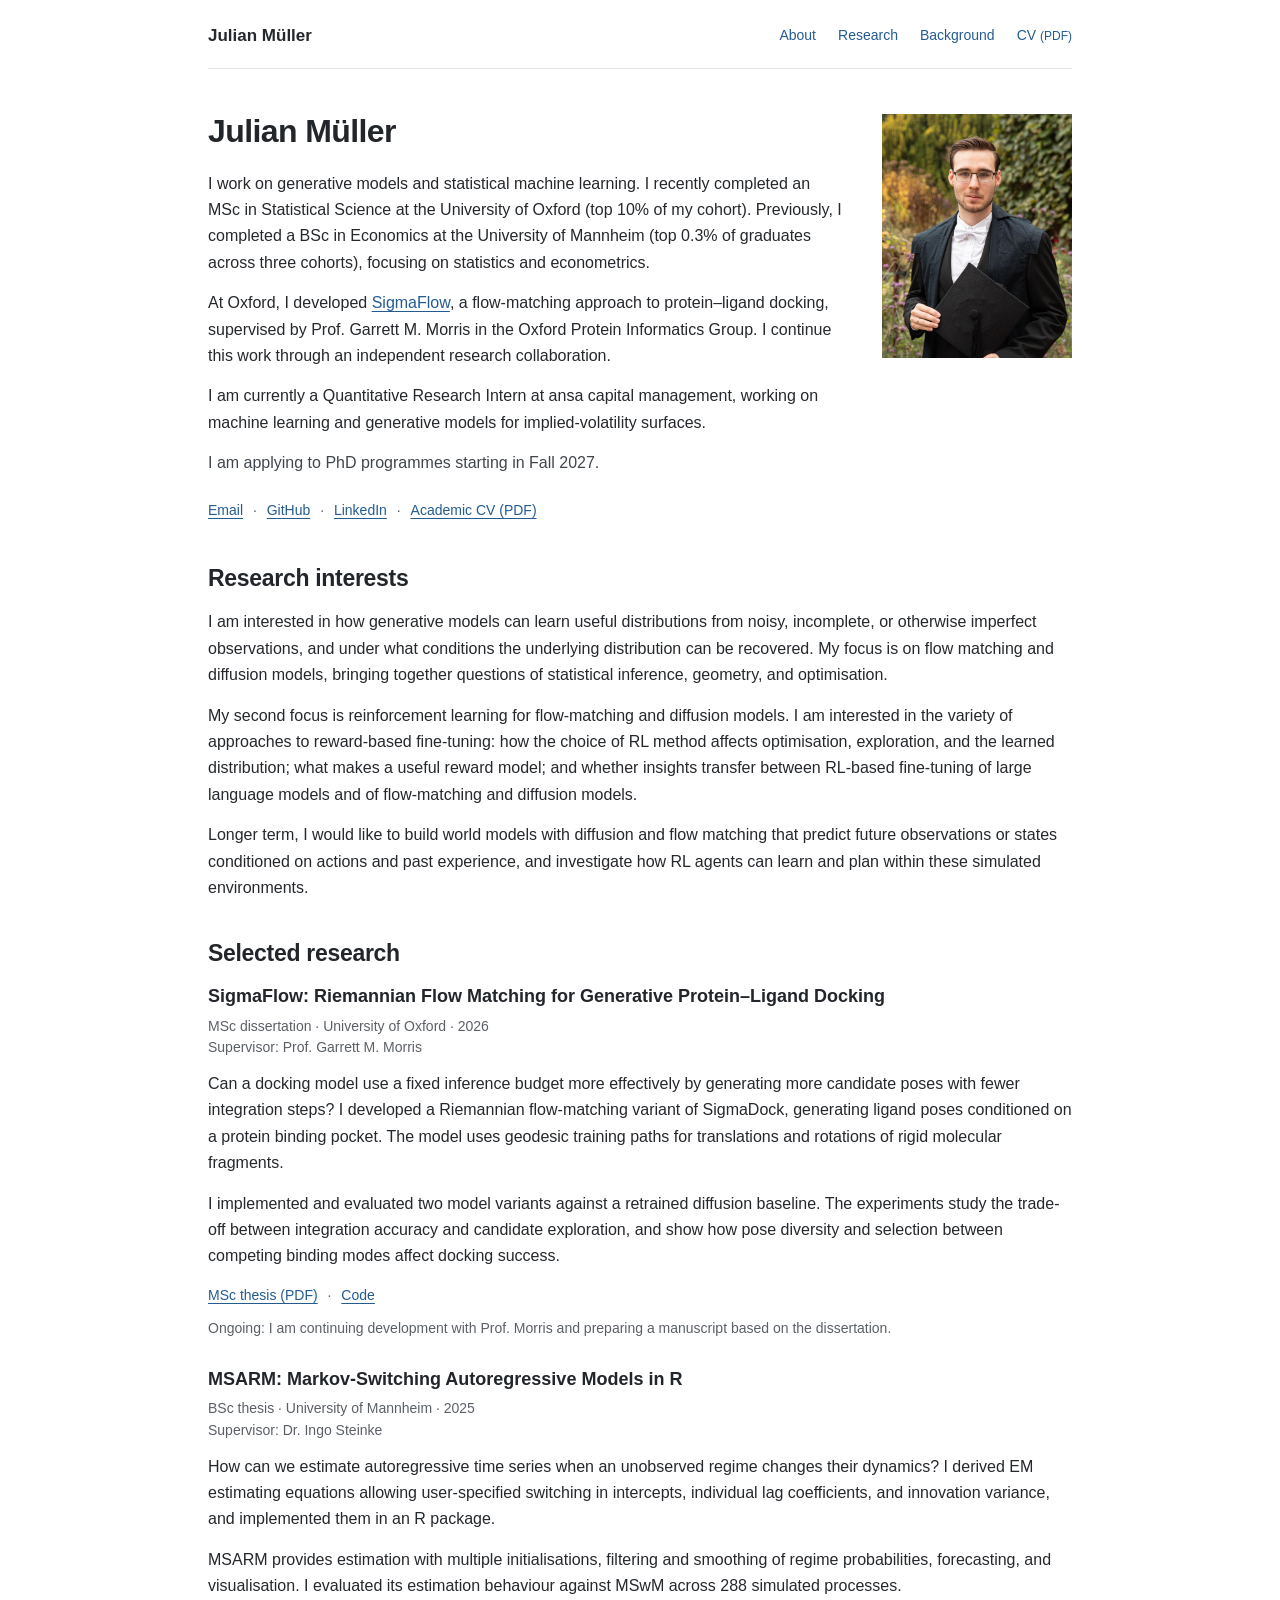
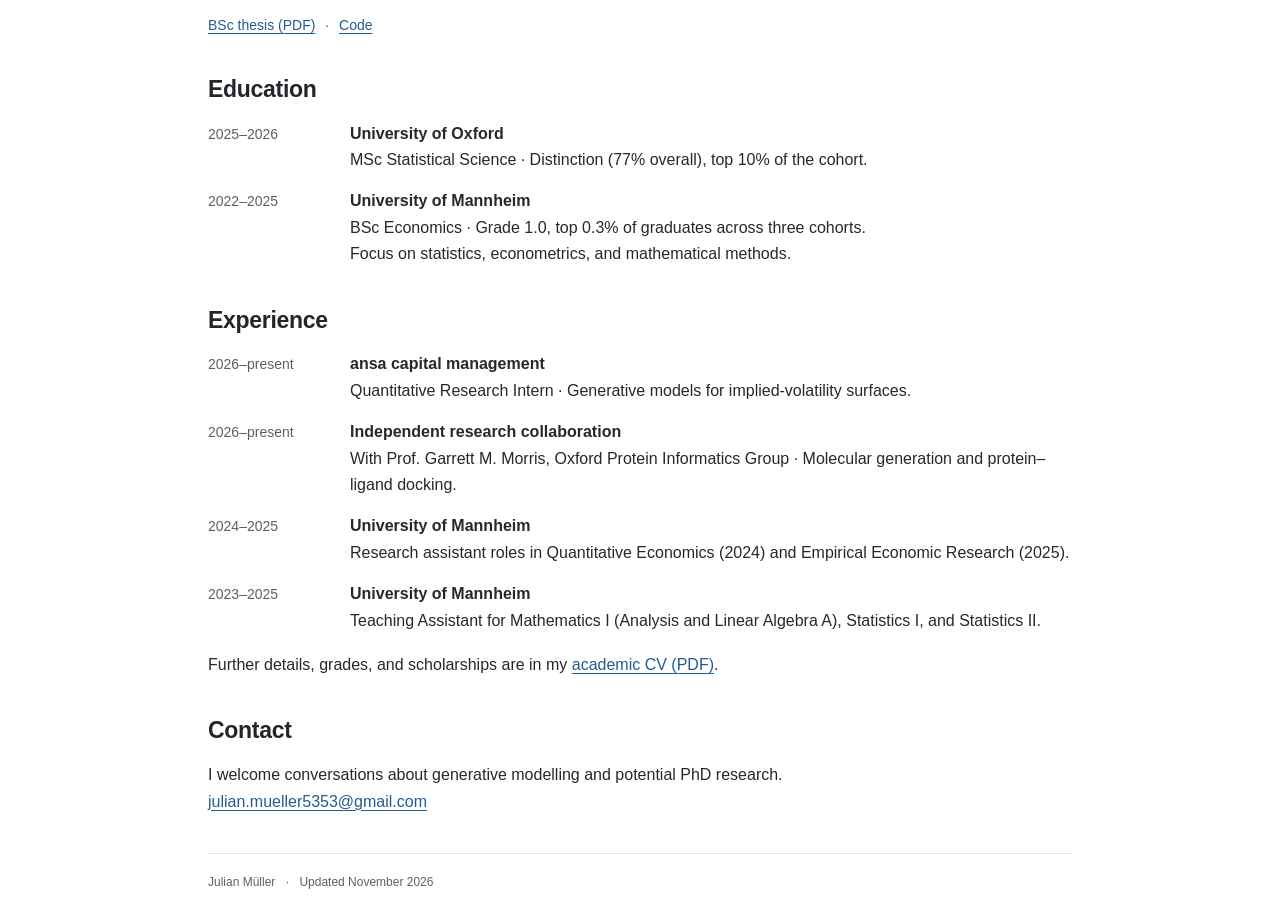
==== index.html @ aa1e0f55 "Publish academic homepage" ====
<!doctype html>
<html lang="en">
<head>
  <meta charset="utf-8">
  <meta name="viewport" content="width=device-width, initial-scale=1">
  <title>Julian Müller | Generative Modelling &amp; Statistical Machine Learning</title>
  <meta name="description" content="Julian Müller — Oxford MSc Statistical Science graduate. Research in flow matching, diffusion models, learning from imperfect observations, and molecular modelling.">
  <meta name="theme-color" content="#ffffff">
  <link rel="icon" href="assets/favicon.svg" type="image/svg+xml">
  <link rel="stylesheet" href="style.css">
</head>
<body>
  <a class="skip-link" href="#about">Skip to content</a>
  <div class="page">
    <header>
      <a class="site-name" href="#about">Julian Müller</a>
      <nav aria-label="Main navigation">
        <a href="#about">About</a>
        <a href="#research">Research</a>
        <a href="#background">Background</a>
        <a href="assets/documents/julian-mueller-cv.pdf">CV <span class="file-type">(PDF)</span></a>
      </nav>
    </header>
    <main>
      <section id="about" class="introduction" aria-labelledby="name">
        <div class="bio">
          <h1 id="name">Julian Müller</h1>
          <p>I work on generative models and statistical machine learning. I recently completed an MSc in Statistical Science at the University of Oxford (top 10% of my cohort). Previously, I completed a BSc in Economics at the University of Mannheim (top 0.3% of graduates across three cohorts), focusing on statistics and econometrics.</p>
          <p>At Oxford, I developed <a href="#sigmaflow">SigmaFlow</a>, a flow-matching approach to protein–ligand docking, supervised by Prof. Garrett M. Morris in the Oxford Protein Informatics Group. I continue this work through an independent research collaboration.</p>
          <p>I am currently a Quantitative Research Intern at ansa capital management, working on machine learning and generative models for implied-volatility surfaces.</p>
          <p class="application-note">I am applying to PhD programmes starting in Fall 2027.</p>
          <p class="contact-links"><a href="mailto:julian.mueller5353@gmail.com">Email</a><span aria-hidden="true"> · </span><a href="https://github.com/jmuelleo">GitHub</a><span aria-hidden="true"> · </span><a href="https://www.linkedin.com/in/julian-herbert-mueller/">LinkedIn</a><span aria-hidden="true"> · </span><a href="assets/documents/julian-mueller-cv.pdf">Academic CV (PDF)</a></p>
        </div>
        <img class="portrait" src="assets/portrait.jpg" width="1190" height="1785" alt="Julian Müller in Oxford academic dress" fetchpriority="high">
      </section>

      <section id="research" aria-labelledby="research-heading">
        <h2 id="research-heading">Research interests</h2>
        <p>I am interested in how generative models can learn useful distributions from noisy, incomplete, or otherwise imperfect observations, and under what conditions the underlying distribution can be recovered. My focus is on flow matching and diffusion models, bringing together questions of statistical inference, geometry, and optimisation.</p>
        <p>My second focus is reinforcement learning for flow-matching and diffusion models. I am interested in the variety of approaches to reward-based fine-tuning: how the choice of RL method affects optimisation, exploration, and the learned distribution; what makes a useful reward model; and whether insights transfer between RL-based fine-tuning of large language models and of flow-matching and diffusion models.</p>
        <p>Longer term, I would like to build world models with diffusion and flow matching that predict future observations or states conditioned on actions and past experience, and investigate how RL agents can learn and plan within these simulated environments.</p>
      </section>

      <section aria-labelledby="projects-heading">
        <h2 id="projects-heading">Selected research</h2>
        <article id="sigmaflow" class="project">
          <h3>SigmaFlow: Riemannian Flow Matching for Generative Protein–Ligand Docking</h3>
          <p class="context">MSc dissertation · University of Oxford · 2026<br>Supervisor: Prof. Garrett M. Morris</p>
          <p>Can a docking model use a fixed inference budget more effectively by generating more candidate poses with fewer integration steps? I developed a Riemannian flow-matching variant of SigmaDock, generating ligand poses conditioned on a protein binding pocket. The model uses geodesic training paths for translations and rotations of rigid molecular fragments.</p>
          <p>I implemented and evaluated two model variants against a retrained diffusion baseline. The experiments study the trade-off between integration accuracy and candidate exploration, and show how pose diversity and selection between competing binding modes affect docking success.</p>
          <p class="project-links"><a href="assets/documents/sigmaflow-msc-thesis.pdf">MSc thesis (PDF)</a><span aria-hidden="true"> · </span><a href="https://github.com/jmuelleo/SigmaFlow">Code</a></p>
          <p class="follow-up">Ongoing: I am continuing development with Prof. Morris and preparing a manuscript based on the dissertation.</p>
        </article>
        <article id="msarm" class="project">
          <h3>MSARM: Markov-Switching Autoregressive Models in R</h3>
          <p class="context">BSc thesis · University of Mannheim · 2025<br>Supervisor: Dr. Ingo Steinke</p>
          <p>How can we estimate autoregressive time series when an unobserved regime changes their dynamics? I derived EM estimating equations allowing user-specified switching in intercepts, individual lag coefficients, and innovation variance, and implemented them in an R package.</p>
          <p>MSARM provides estimation with multiple initialisations, filtering and smoothing of regime probabilities, forecasting, and visualisation. I evaluated its estimation behaviour against MSwM across 288 simulated processes.</p>
          <p class="project-links"><a href="assets/documents/msarm-bsc-thesis.pdf">BSc thesis (PDF)</a><span aria-hidden="true"> · </span><a href="https://github.com/jmuelleo/MSARM">Code</a></p>
        </article>
      </section>

      <section id="background" aria-labelledby="background-heading">
        <h2 id="background-heading">Education</h2>
        <dl class="history">
          <div><dt>2025–2026</dt><dd><strong>University of Oxford</strong><br>MSc Statistical Science · Distinction (77% overall), top 10% of the cohort.</dd></div>
          <div><dt>2022–2025</dt><dd><strong>University of Mannheim</strong><br>BSc Economics · Grade 1.0, top 0.3% of graduates across three cohorts.<br>Focus on statistics, econometrics, and mathematical methods.</dd></div>
        </dl>
      </section>

      <section id="experience" aria-labelledby="experience-heading">
        <h2 id="experience-heading">Experience</h2>
        <dl class="history">
          <div><dt>2026–present</dt><dd><strong>ansa capital management</strong><br>Quantitative Research Intern · Generative models for implied-volatility surfaces.</dd></div>
          <div><dt>2026–present</dt><dd><strong>Independent research collaboration</strong><br>With Prof. Garrett M. Morris, Oxford Protein Informatics Group · Molecular generation and protein–ligand docking.</dd></div>
          <div><dt>2024–2025</dt><dd><strong>University of Mannheim</strong><br>Research assistant roles in Quantitative Economics (2024) and Empirical Economic Research (2025).</dd></div>
          <div><dt>2023–2025</dt><dd><strong>University of Mannheim</strong><br>Teaching Assistant for Mathematics I (Analysis and Linear Algebra A), Statistics I, and Statistics II.</dd></div>
        </dl>
        <p>Further details, grades, and scholarships are in my <a href="assets/documents/julian-mueller-cv.pdf">academic CV (PDF)</a>.</p>
      </section>

      <section id="contact" aria-labelledby="contact-heading">
        <h2 id="contact-heading">Contact</h2>
        <p>I welcome conversations about generative modelling and potential PhD research.<br><a href="mailto:julian.mueller5353@gmail.com">julian.mueller5353@gmail.com</a></p>
      </section>
    </main>
    <footer>Julian Müller <span aria-hidden="true">·</span> Updated November 2026</footer>
  </div>
</body>
</html>
---- style.css ----
:root { color-scheme: light; --ink: #25282c; --muted: #5b6067; --link: #245c91; --line: #e3e5e7; }
* { box-sizing: border-box; }
html { scroll-padding-top: 24px; }
body { margin: 0; background: #fff; color: var(--ink); font-family: -apple-system, BlinkMacSystemFont, "Segoe UI", Helvetica, Arial, sans-serif; font-size: 16px; line-height: 1.65; }
.page { max-width: 928px; margin: 0 auto; padding: 0 32px; }
a { color: var(--link); text-decoration-thickness: 1px; text-underline-offset: 3px; }
a:hover { color: #153c61; text-decoration: underline; }
a:focus-visible { outline: 2px solid var(--link); outline-offset: 4px; border-radius: 1px; }
.skip-link { position: absolute; left: 12px; top: -80px; background: #fff; padding: 10px 16px; z-index: 2; }
.skip-link:focus { top: 10px; }
header { display: flex; align-items: center; justify-content: space-between; gap: 20px; padding: 22px 0 18px; border-bottom: 1px solid var(--line); margin-bottom: 42px; }
.site-name { color: var(--ink); font-size: 17px; font-weight: 600; text-decoration: none; }
nav { display: flex; flex-wrap: wrap; gap: 22px; font-size: 14px; }
nav a { text-decoration: none; }
.file-type { font-size: 12px; }
h1,h2,h3 { color: #22262a; font-weight: 600; line-height: 1.3; }
h1 { font-size: 32px; letter-spacing: -.6px; margin: 0 0 18px; }
h2 { font-size: 23px; letter-spacing: -.3px; margin: 0 0 16px; }
h3 { font-size: 18px; margin: 0 0 7px; }
p { margin: 0 0 14px; }
section { margin-bottom: 38px; }
.introduction { display: grid; grid-template-columns: minmax(0,1fr) 190px; gap: 38px; align-items: start; margin-bottom: 40px; }
.portrait { width: 190px; height: 244px; object-fit: cover; object-position: 50% 17%; margin-top: 3px; }
.application-note { color: #40464c; }
.contact-links { font-size: 14px; margin: 19px 0 0; line-height: 2; }
.contact-links span,.project-links span { margin: 0 6px; color: var(--muted); }
.project + .project { margin-top: 28px; }
.context { color: var(--muted); font-size: 14px; line-height: 1.55; margin-bottom: 12px; }
.project-links { font-size: 14px; margin-bottom: 10px; }
.follow-up { color: var(--muted); font-size: 14px; }
.history { margin: 0 0 18px; }
.history > div { display: grid; grid-template-columns: 124px minmax(0,1fr); gap: 18px; margin-bottom: 15px; }
dt { color: var(--muted); font-size: 14px; padding-top: 2px; }
dd { margin: 0; }
strong { font-weight: 600; }
footer { border-top: 1px solid var(--line); padding: 19px 0 28px; font-size: 12px; color: var(--muted); }
footer span { margin: 0 7px; }
@media(max-width: 650px) {
  .page { padding: 0 22px; }
  header { align-items: flex-start; flex-direction: column; gap: 10px; margin-bottom: 30px; padding-top: 18px; }
  nav { gap: 20px; }
  .introduction { grid-template-columns: minmax(0,1fr) 116px; gap: 20px; }
  .bio { display: contents; }
  h1 { align-self: center; font-size: 29px; margin: 0; }
  .portrait { grid-column: 2; grid-row: 1; width: 116px; height: 149px; margin: 0; }
  .bio > p { grid-column: 1 / -1; margin: 0; }
  .contact-links { font-size: 14px; }
  h2 { font-size: 22px; }
  .history > div { grid-template-columns: 1fr; gap: 2px; margin-bottom: 19px; }
  section { margin-bottom: 32px; }
}
@media print {
  .page { max-width: none; padding: 0; }
  header,.skip-link,footer { display: none; }
  body { font-size: 11pt; }
  h1 { font-size: 24pt; }
  h2 { font-size: 16pt; }
  a { color: inherit; }
  .project,.history > div { break-inside: avoid; }
}
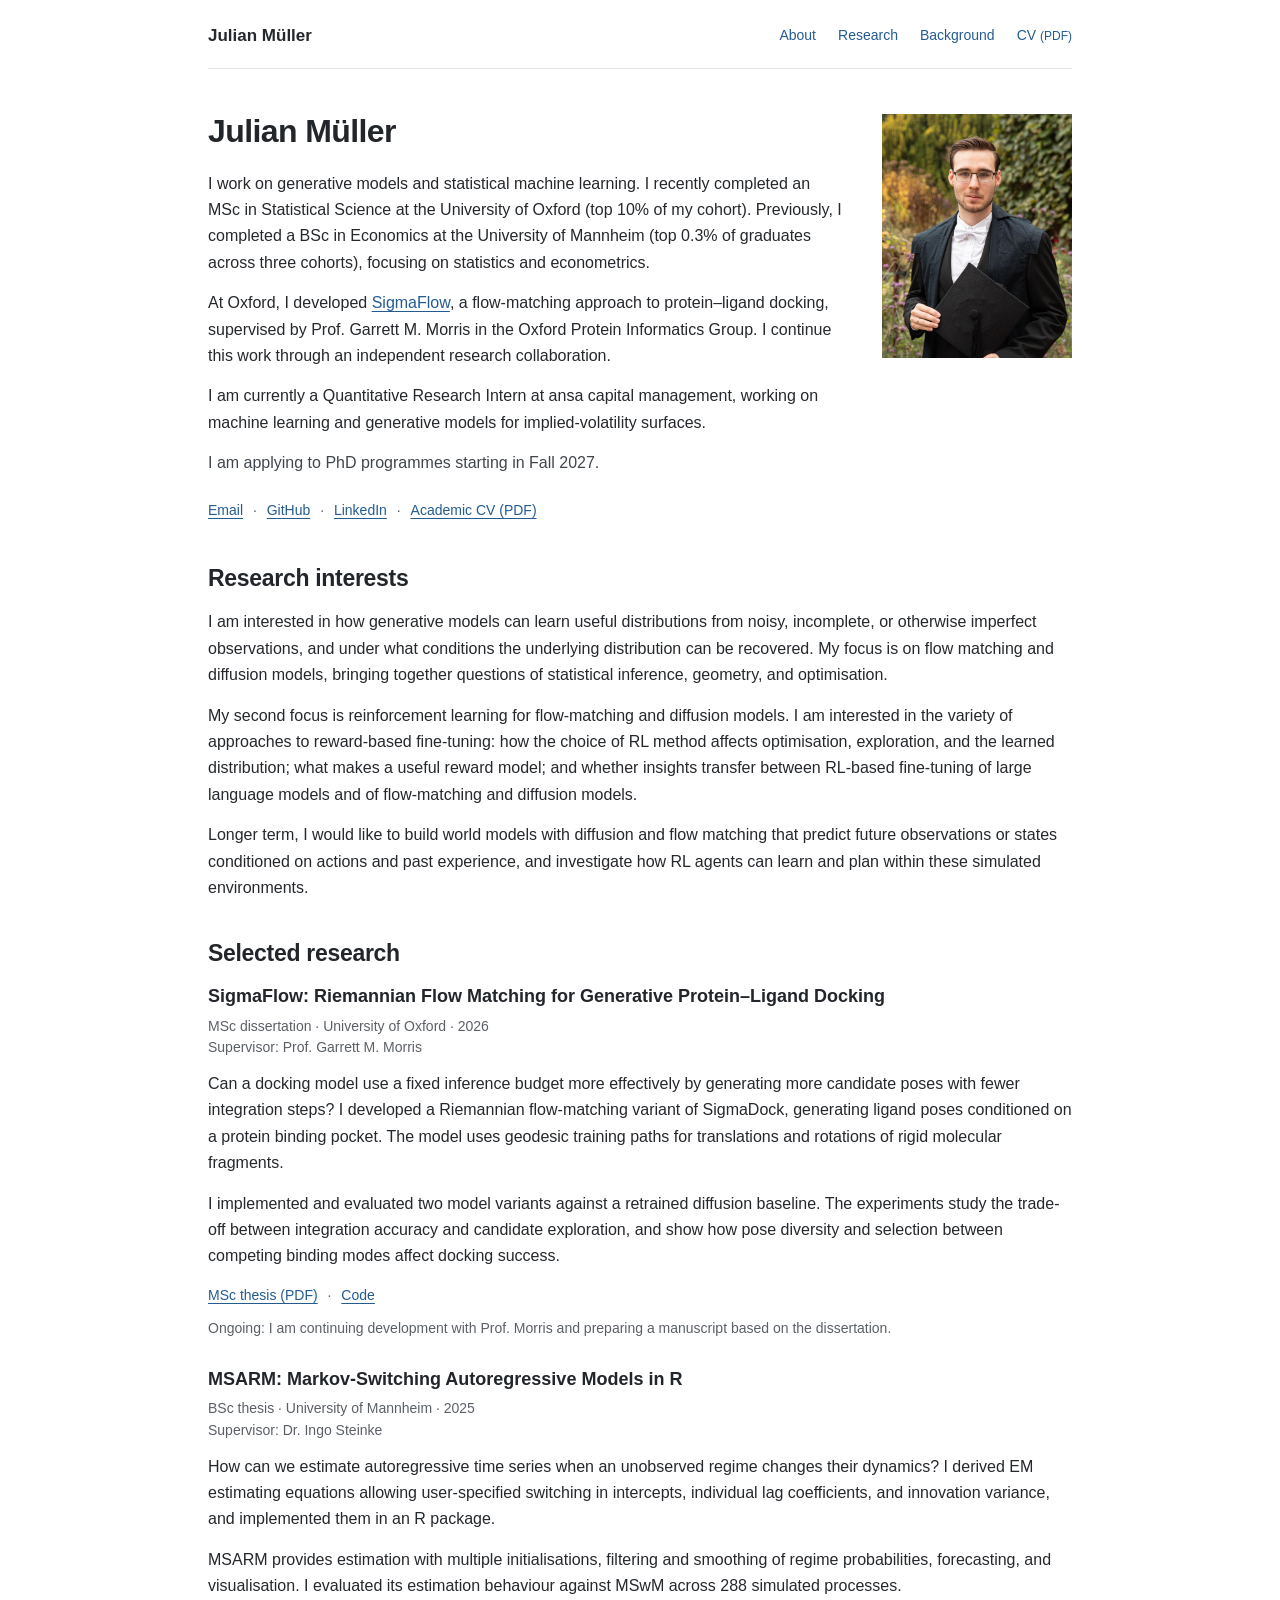
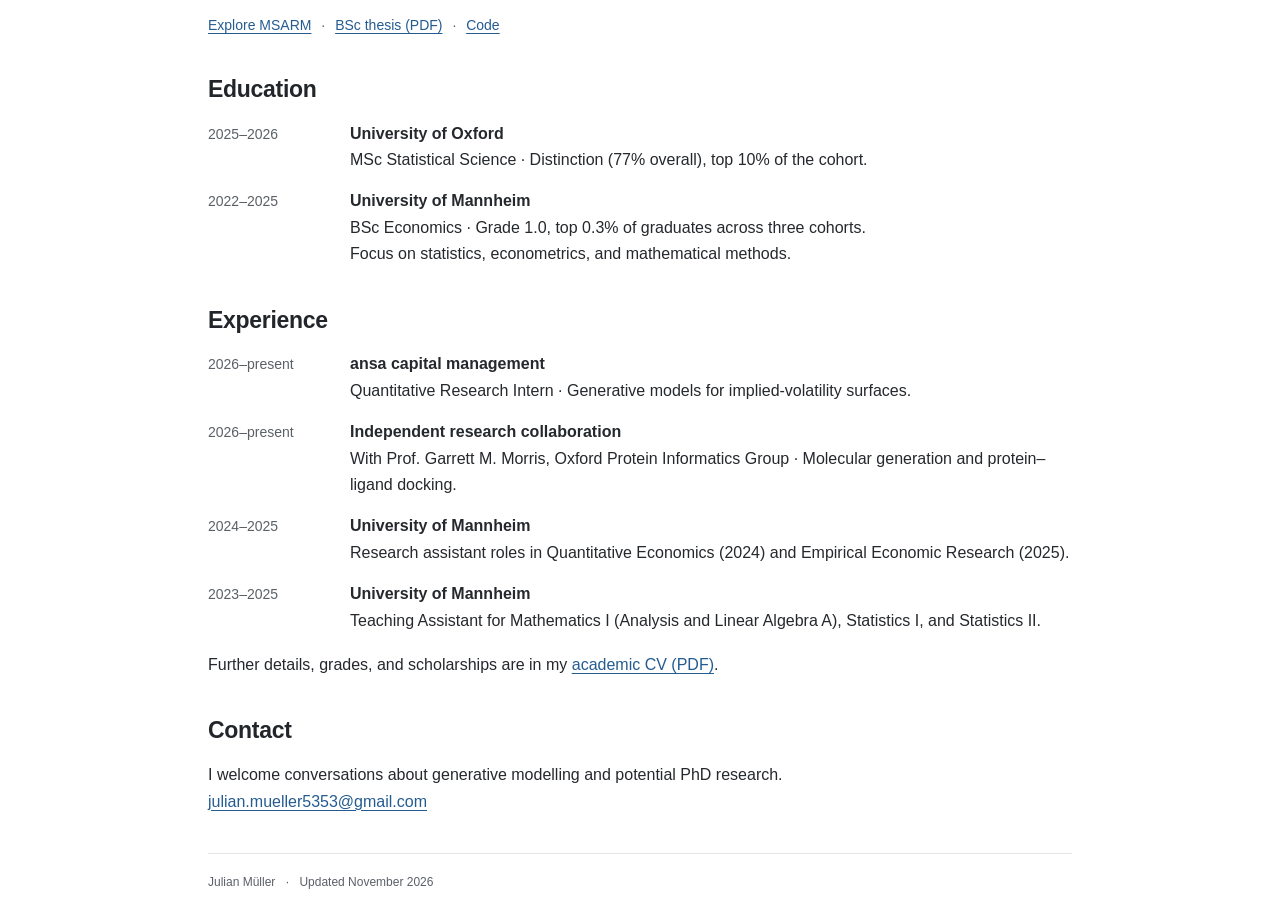
==== commit c4424e80: "Add interactive MSARM project page" ====
--- a/index.html
+++ b/index.html
@@ -56,7 +56,7 @@
           <p class="context">BSc thesis · University of Mannheim · 2025<br>Supervisor: Dr. Ingo Steinke</p>
           <p>How can we estimate autoregressive time series when an unobserved regime changes their dynamics? I derived EM estimating equations allowing user-specified switching in intercepts, individual lag coefficients, and innovation variance, and implemented them in an R package.</p>
           <p>MSARM provides estimation with multiple initialisations, filtering and smoothing of regime probabilities, forecasting, and visualisation. I evaluated its estimation behaviour against MSwM across 288 simulated processes.</p>
-          <p class="project-links"><a href="assets/documents/msarm-bsc-thesis.pdf">BSc thesis (PDF)</a><span aria-hidden="true"> · </span><a href="https://github.com/jmuelleo/MSARM">Code</a></p>
+          <p class="project-links"><a href="msarm/">Explore MSARM</a><span aria-hidden="true"> · </span><a href="assets/documents/msarm-bsc-thesis.pdf">BSc thesis (PDF)</a><span aria-hidden="true"> · </span><a href="https://github.com/jmuelleo/MSARM">Code</a></p>
         </article>
       </section>
 
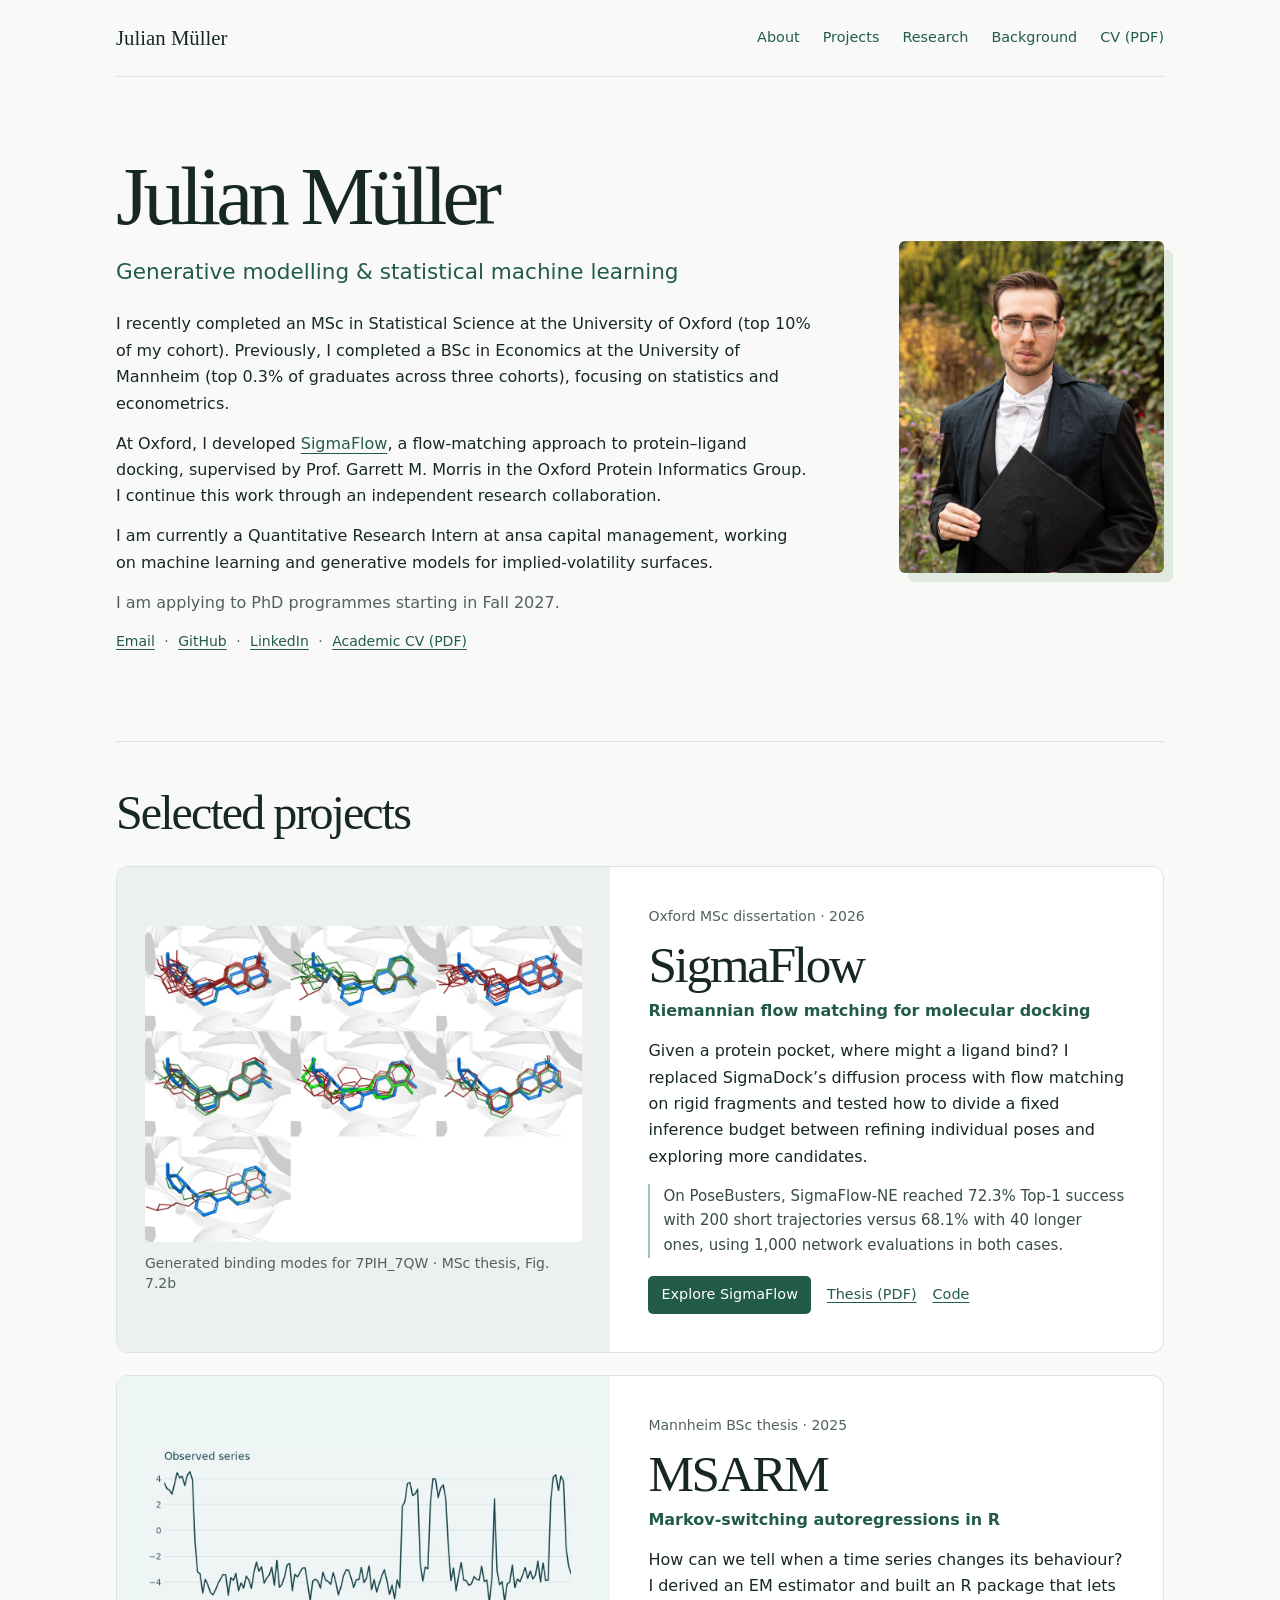
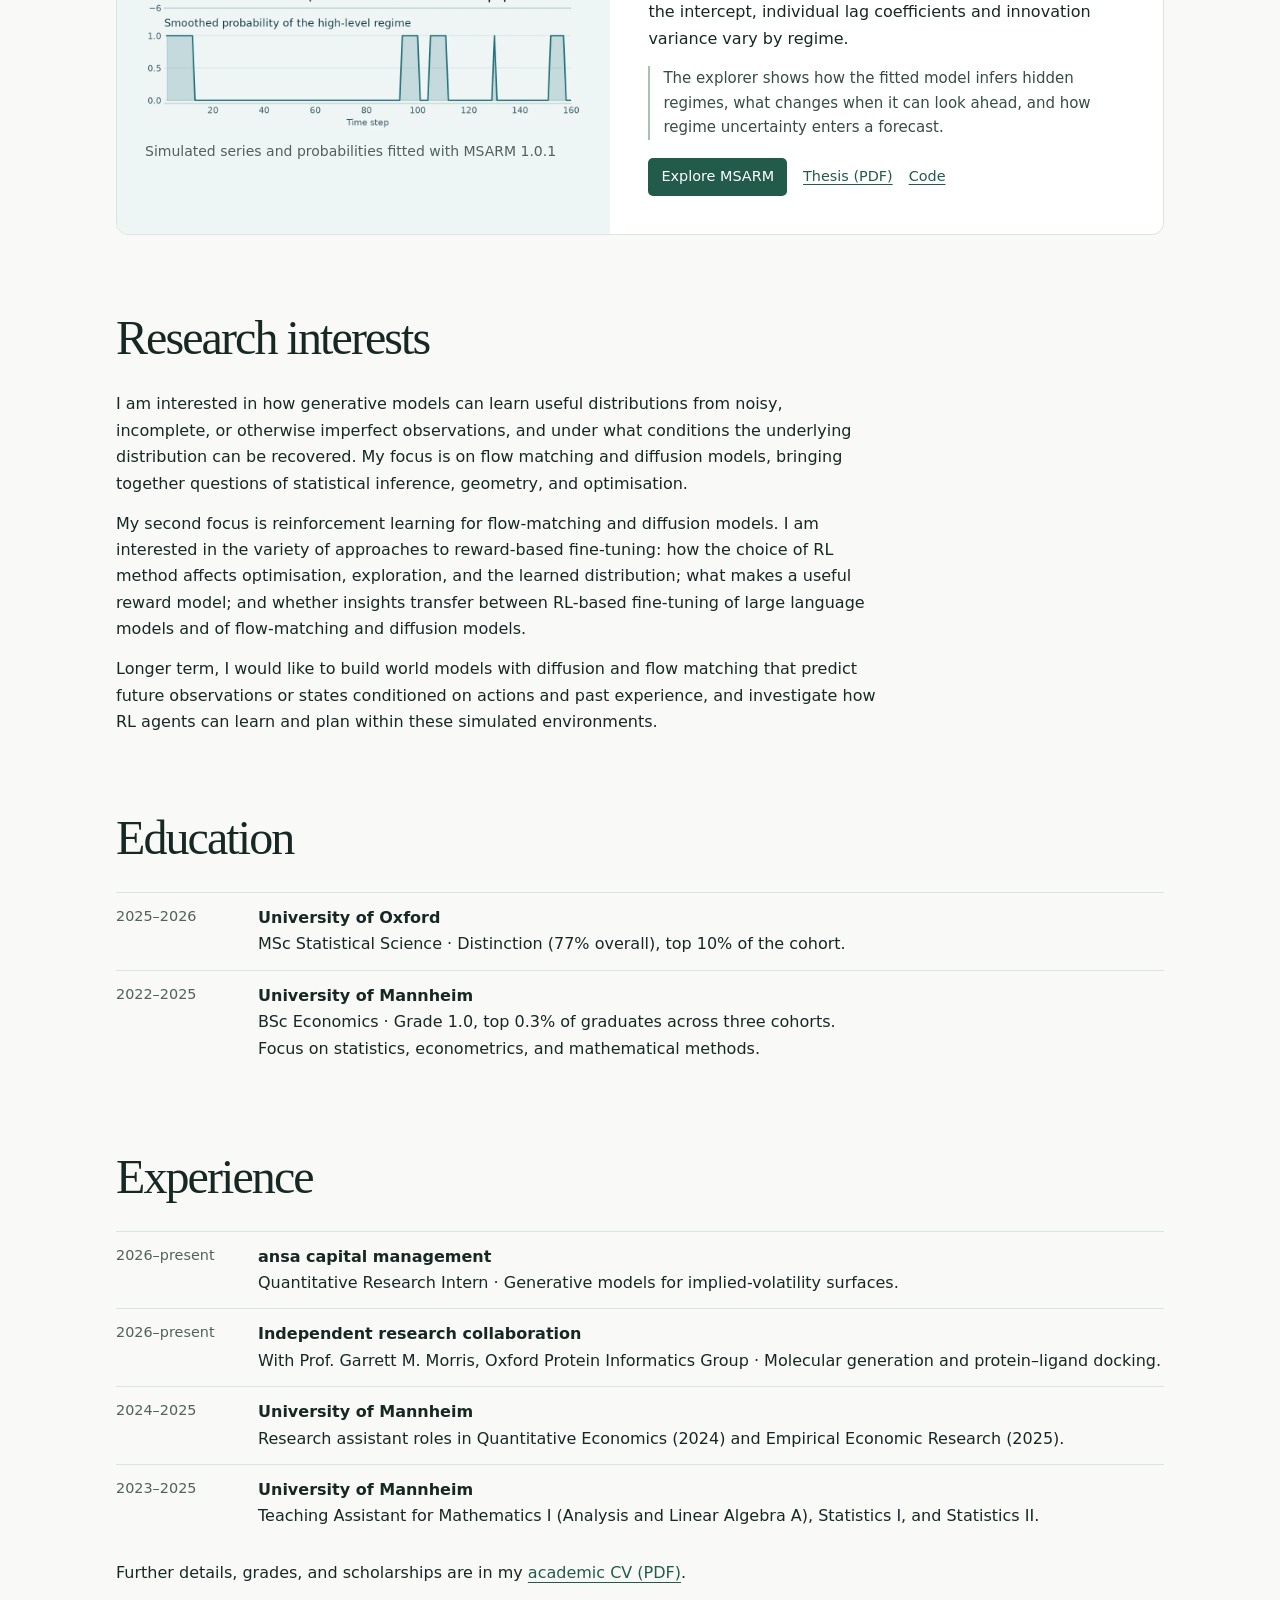
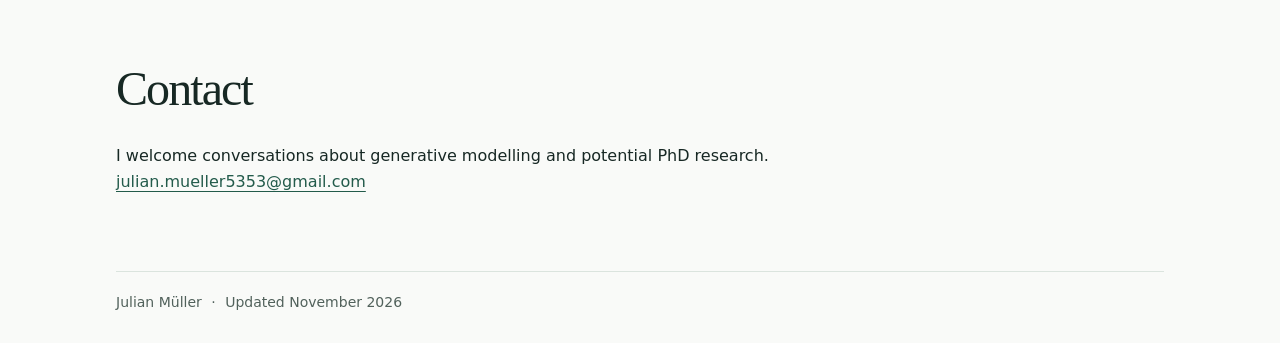
==== commit 71ebf973: "Redesign academic homepage around research projects" ====
--- a/index.html
+++ b/index.html
@@ -1,90 +1,107 @@
-<!doctype html>
-<html lang="en">
-<head>
-  <meta charset="utf-8">
-  <meta name="viewport" content="width=device-width, initial-scale=1">
-  <title>Julian Müller | Generative Modelling &amp; Statistical Machine Learning</title>
-  <meta name="description" content="Julian Müller — Oxford MSc Statistical Science graduate. Research in flow matching, diffusion models, learning from imperfect observations, and molecular modelling.">
-  <meta name="theme-color" content="#ffffff">
-  <link rel="icon" href="assets/favicon.svg" type="image/svg+xml">
-  <link rel="stylesheet" href="style.css">
-</head>
-<body>
-  <a class="skip-link" href="#about">Skip to content</a>
-  <div class="page">
-    <header>
-      <a class="site-name" href="#about">Julian Müller</a>
-      <nav aria-label="Main navigation">
-        <a href="#about">About</a>
-        <a href="#research">Research</a>
-        <a href="#background">Background</a>
-        <a href="assets/documents/julian-mueller-cv.pdf">CV <span class="file-type">(PDF)</span></a>
-      </nav>
-    </header>
-    <main>
-      <section id="about" class="introduction" aria-labelledby="name">
-        <div class="bio">
-          <h1 id="name">Julian Müller</h1>
-          <p>I work on generative models and statistical machine learning. I recently completed an MSc in Statistical Science at the University of Oxford (top 10% of my cohort). Previously, I completed a BSc in Economics at the University of Mannheim (top 0.3% of graduates across three cohorts), focusing on statistics and econometrics.</p>
-          <p>At Oxford, I developed <a href="#sigmaflow">SigmaFlow</a>, a flow-matching approach to protein–ligand docking, supervised by Prof. Garrett M. Morris in the Oxford Protein Informatics Group. I continue this work through an independent research collaboration.</p>
-          <p>I am currently a Quantitative Research Intern at ansa capital management, working on machine learning and generative models for implied-volatility surfaces.</p>
-          <p class="application-note">I am applying to PhD programmes starting in Fall 2027.</p>
-          <p class="contact-links"><a href="mailto:julian.mueller5353@gmail.com">Email</a><span aria-hidden="true"> · </span><a href="https://github.com/jmuelleo">GitHub</a><span aria-hidden="true"> · </span><a href="https://www.linkedin.com/in/julian-herbert-mueller/">LinkedIn</a><span aria-hidden="true"> · </span><a href="assets/documents/julian-mueller-cv.pdf">Academic CV (PDF)</a></p>
-        </div>
-        <img class="portrait" src="assets/portrait.jpg" width="1190" height="1785" alt="Julian Müller in Oxford academic dress" fetchpriority="high">
-      </section>
-
-      <section id="research" aria-labelledby="research-heading">
-        <h2 id="research-heading">Research interests</h2>
-        <p>I am interested in how generative models can learn useful distributions from noisy, incomplete, or otherwise imperfect observations, and under what conditions the underlying distribution can be recovered. My focus is on flow matching and diffusion models, bringing together questions of statistical inference, geometry, and optimisation.</p>
-        <p>My second focus is reinforcement learning for flow-matching and diffusion models. I am interested in the variety of approaches to reward-based fine-tuning: how the choice of RL method affects optimisation, exploration, and the learned distribution; what makes a useful reward model; and whether insights transfer between RL-based fine-tuning of large language models and of flow-matching and diffusion models.</p>
-        <p>Longer term, I would like to build world models with diffusion and flow matching that predict future observations or states conditioned on actions and past experience, and investigate how RL agents can learn and plan within these simulated environments.</p>
-      </section>
-
-      <section aria-labelledby="projects-heading">
-        <h2 id="projects-heading">Selected research</h2>
-        <article id="sigmaflow" class="project">
-          <h3>SigmaFlow: Riemannian Flow Matching for Generative Protein–Ligand Docking</h3>
-          <p class="context">MSc dissertation · University of Oxford · 2026<br>Supervisor: Prof. Garrett M. Morris</p>
-          <p>Can a docking model use a fixed inference budget more effectively by generating more candidate poses with fewer integration steps? I developed a Riemannian flow-matching variant of SigmaDock, generating ligand poses conditioned on a protein binding pocket. The model uses geodesic training paths for translations and rotations of rigid molecular fragments.</p>
-          <p>I implemented and evaluated two model variants against a retrained diffusion baseline. The experiments study the trade-off between integration accuracy and candidate exploration, and show how pose diversity and selection between competing binding modes affect docking success.</p>
-          <p class="project-links"><a href="assets/documents/sigmaflow-msc-thesis.pdf">MSc thesis (PDF)</a><span aria-hidden="true"> · </span><a href="https://github.com/jmuelleo/SigmaFlow">Code</a></p>
-          <p class="follow-up">Ongoing: I am continuing development with Prof. Morris and preparing a manuscript based on the dissertation.</p>
-        </article>
-        <article id="msarm" class="project">
-          <h3>MSARM: Markov-Switching Autoregressive Models in R</h3>
-          <p class="context">BSc thesis · University of Mannheim · 2025<br>Supervisor: Dr. Ingo Steinke</p>
-          <p>How can we estimate autoregressive time series when an unobserved regime changes their dynamics? I derived EM estimating equations allowing user-specified switching in intercepts, individual lag coefficients, and innovation variance, and implemented them in an R package.</p>
-          <p>MSARM provides estimation with multiple initialisations, filtering and smoothing of regime probabilities, forecasting, and visualisation. I evaluated its estimation behaviour against MSwM across 288 simulated processes.</p>
-          <p class="project-links"><a href="msarm/">Explore MSARM</a><span aria-hidden="true"> · </span><a href="assets/documents/msarm-bsc-thesis.pdf">BSc thesis (PDF)</a><span aria-hidden="true"> · </span><a href="https://github.com/jmuelleo/MSARM">Code</a></p>
-        </article>
-      </section>
-
-      <section id="background" aria-labelledby="background-heading">
-        <h2 id="background-heading">Education</h2>
-        <dl class="history">
-          <div><dt>2025–2026</dt><dd><strong>University of Oxford</strong><br>MSc Statistical Science · Distinction (77% overall), top 10% of the cohort.</dd></div>
-          <div><dt>2022–2025</dt><dd><strong>University of Mannheim</strong><br>BSc Economics · Grade 1.0, top 0.3% of graduates across three cohorts.<br>Focus on statistics, econometrics, and mathematical methods.</dd></div>
-        </dl>
-      </section>
-
-      <section id="experience" aria-labelledby="experience-heading">
-        <h2 id="experience-heading">Experience</h2>
-        <dl class="history">
-          <div><dt>2026–present</dt><dd><strong>ansa capital management</strong><br>Quantitative Research Intern · Generative models for implied-volatility surfaces.</dd></div>
-          <div><dt>2026–present</dt><dd><strong>Independent research collaboration</strong><br>With Prof. Garrett M. Morris, Oxford Protein Informatics Group · Molecular generation and protein–ligand docking.</dd></div>
-          <div><dt>2024–2025</dt><dd><strong>University of Mannheim</strong><br>Research assistant roles in Quantitative Economics (2024) and Empirical Economic Research (2025).</dd></div>
-          <div><dt>2023–2025</dt><dd><strong>University of Mannheim</strong><br>Teaching Assistant for Mathematics I (Analysis and Linear Algebra A), Statistics I, and Statistics II.</dd></div>
-        </dl>
-        <p>Further details, grades, and scholarships are in my <a href="assets/documents/julian-mueller-cv.pdf">academic CV (PDF)</a>.</p>
-      </section>
-
-      <section id="contact" aria-labelledby="contact-heading">
-        <h2 id="contact-heading">Contact</h2>
-        <p>I welcome conversations about generative modelling and potential PhD research.<br><a href="mailto:julian.mueller5353@gmail.com">julian.mueller5353@gmail.com</a></p>
-      </section>
-    </main>
-    <footer>Julian Müller <span aria-hidden="true">·</span> Updated November 2026</footer>
-  </div>
-</body>
-</html>
+<!doctype html>
+<html lang="en">
+<head>
+  <meta charset="utf-8">
+  <meta name="viewport" content="width=device-width, initial-scale=1">
+  <title>Julian Müller | Generative Modelling &amp; Statistical Machine Learning</title>
+  <meta name="description" content="Julian Müller — Oxford MSc Statistical Science graduate. Research in flow matching, diffusion models, learning from imperfect observations, and molecular modelling.">
+  <meta name="theme-color" content="#f9faf8">
+  <link rel="icon" href="assets/favicon.svg" type="image/svg+xml">
+  <link rel="stylesheet" href="style.css">
+</head>
+<body>
+  <a class="skip-link" href="#about">Skip to content</a>
+  <div class="page">
+    <header>
+      <a class="site-name" href="#about">Julian Müller</a>
+      <nav aria-label="Main navigation">
+        <a href="#about">About</a>
+        <a href="#projects">Projects</a>
+        <a href="#research">Research</a>
+        <a href="#background">Background</a>
+        <a href="assets/documents/julian-mueller-cv.pdf">CV <span class="file-type">(PDF)</span></a>
+      </nav>
+    </header>
+    <main>
+      <section id="about" class="introduction" aria-labelledby="name">
+        <div class="bio">
+          <h1 id="name">Julian Müller</h1>
+          <p class="hero-field">Generative modelling &amp; statistical machine learning</p>
+          <p>I recently completed an MSc in Statistical Science at the University of Oxford (top 10% of my cohort). Previously, I completed a BSc in Economics at the University of Mannheim (top 0.3% of graduates across three cohorts), focusing on statistics and econometrics.</p>
+          <p>At Oxford, I developed <a href="#sigmaflow">SigmaFlow</a>, a flow-matching approach to protein–ligand docking, supervised by Prof. Garrett M. Morris in the Oxford Protein Informatics Group. I continue this work through an independent research collaboration.</p>
+          <p>I am currently a Quantitative Research Intern at ansa capital management, working on machine learning and generative models for implied-volatility surfaces.</p>
+          <p class="application-note">I am applying to PhD programmes starting in Fall 2027.</p>
+          <p class="contact-links"><a href="mailto:julian.mueller5353@gmail.com">Email</a><span aria-hidden="true"> · </span><a href="https://github.com/jmuelleo">GitHub</a><span aria-hidden="true"> · </span><a href="https://www.linkedin.com/in/julian-herbert-mueller/">LinkedIn</a><span aria-hidden="true"> · </span><a href="assets/documents/julian-mueller-cv.pdf">Academic CV (PDF)</a></p>
+        </div>
+        <img class="portrait" src="assets/portrait.jpg" width="1190" height="1785" alt="Julian Müller in Oxford academic dress" fetchpriority="high">
+      </section>
+
+      <section id="projects" aria-labelledby="projects-heading">
+        <h2 id="projects-heading">Selected projects</h2>
+
+        <article id="sigmaflow" class="project">
+          <figure class="project-preview pose-preview">
+            <a href="sigmaflow/"><img src="assets/sigmaflow-modes.webp" width="1098" height="794" alt="Overlaid ligand poses grouped into seven binding modes"></a>
+            <figcaption>Generated binding modes for 7PIH_7QW &middot; MSc thesis, Fig. 7.2b</figcaption>
+          </figure>
+          <div class="project-copy">
+            <p class="context">Oxford MSc dissertation &middot; 2026</p>
+            <h3><a href="sigmaflow/">SigmaFlow</a></h3>
+            <p class="project-subtitle">Riemannian flow matching for molecular docking</p>
+            <p>Given a protein pocket, where might a ligand bind? I replaced SigmaDock&rsquo;s diffusion process with flow matching on rigid fragments and tested how to divide a fixed inference budget between refining individual poses and exploring more candidates.</p>
+            <p class="project-finding">On PoseBusters, SigmaFlow-NE reached 72.3% Top-1 success with 200 short trajectories versus 68.1% with 40 longer ones, using 1,000 network evaluations in both cases.</p>
+            <div class="project-actions"><a class="primary" href="sigmaflow/">Explore SigmaFlow</a><a href="assets/documents/sigmaflow-msc-thesis.pdf">Thesis (PDF)</a><a href="https://github.com/jmuelleo/SigmaFlow">Code</a></div>
+          </div>
+        </article>
+
+        <article id="msarm" class="project">
+          <figure class="project-preview regime-preview">
+            <a href="msarm/"><img src="assets/msarm-regimes.webp" width="1120" height="720" alt="A simulated series alternates between two levels, tracked by the fitted probability of the high-level regime" loading="lazy"></a>
+            <figcaption>Simulated series and probabilities fitted with MSARM 1.0.1</figcaption>
+          </figure>
+          <div class="project-copy">
+            <p class="context">Mannheim BSc thesis &middot; 2025</p>
+            <h3><a href="msarm/">MSARM</a></h3>
+            <p class="project-subtitle">Markov-switching autoregressions in R</p>
+            <p>How can we tell when a time series changes its behaviour? I derived an EM estimator and built an R package that lets the intercept, individual lag coefficients and innovation variance vary by regime.</p>
+            <p class="project-finding">The explorer shows how the fitted model infers hidden regimes, what changes when it can look ahead, and how regime uncertainty enters a forecast.</p>
+            <div class="project-actions"><a class="primary" href="msarm/">Explore MSARM</a><a href="assets/documents/msarm-bsc-thesis.pdf">Thesis (PDF)</a><a href="https://github.com/jmuelleo/MSARM">Code</a></div>
+          </div>
+        </article>
+      </section>
+
+      <section id="research" aria-labelledby="research-heading">
+        <h2 id="research-heading">Research interests</h2>
+        <p>I am interested in how generative models can learn useful distributions from noisy, incomplete, or otherwise imperfect observations, and under what conditions the underlying distribution can be recovered. My focus is on flow matching and diffusion models, bringing together questions of statistical inference, geometry, and optimisation.</p>
+        <p>My second focus is reinforcement learning for flow-matching and diffusion models. I am interested in the variety of approaches to reward-based fine-tuning: how the choice of RL method affects optimisation, exploration, and the learned distribution; what makes a useful reward model; and whether insights transfer between RL-based fine-tuning of large language models and of flow-matching and diffusion models.</p>
+        <p>Longer term, I would like to build world models with diffusion and flow matching that predict future observations or states conditioned on actions and past experience, and investigate how RL agents can learn and plan within these simulated environments.</p>
+      </section>
+
+      <section id="background" aria-labelledby="background-heading">
+        <h2 id="background-heading">Education</h2>
+        <dl class="history">
+          <div><dt>2025–2026</dt><dd><strong>University of Oxford</strong><br>MSc Statistical Science · Distinction (77% overall), top 10% of the cohort.</dd></div>
+          <div><dt>2022–2025</dt><dd><strong>University of Mannheim</strong><br>BSc Economics · Grade 1.0, top 0.3% of graduates across three cohorts.<br>Focus on statistics, econometrics, and mathematical methods.</dd></div>
+        </dl>
+      </section>
+
+      <section id="experience" aria-labelledby="experience-heading">
+        <h2 id="experience-heading">Experience</h2>
+        <dl class="history">
+          <div><dt>2026–present</dt><dd><strong>ansa capital management</strong><br>Quantitative Research Intern · Generative models for implied-volatility surfaces.</dd></div>
+          <div><dt>2026–present</dt><dd><strong>Independent research collaboration</strong><br>With Prof. Garrett M. Morris, Oxford Protein Informatics Group · Molecular generation and protein–ligand docking.</dd></div>
+          <div><dt>2024–2025</dt><dd><strong>University of Mannheim</strong><br>Research assistant roles in Quantitative Economics (2024) and Empirical Economic Research (2025).</dd></div>
+          <div><dt>2023–2025</dt><dd><strong>University of Mannheim</strong><br>Teaching Assistant for Mathematics I (Analysis and Linear Algebra A), Statistics I, and Statistics II.</dd></div>
+        </dl>
+        <p>Further details, grades, and scholarships are in my <a href="assets/documents/julian-mueller-cv.pdf">academic CV (PDF)</a>.</p>
+      </section>
+
+      <section id="contact" aria-labelledby="contact-heading">
+        <h2 id="contact-heading">Contact</h2>
+        <p>I welcome conversations about generative modelling and potential PhD research.<br><a href="mailto:julian.mueller5353@gmail.com">julian.mueller5353@gmail.com</a></p>
+      </section>
+    </main>
+    <footer>Julian Müller <span aria-hidden="true">·</span> Updated November 2026</footer>
+  </div>
+</body>
+</html>
--- a/style.css
+++ b/style.css
@@ -1,60 +1,94 @@
-:root { color-scheme: light; --ink: #25282c; --muted: #5b6067; --link: #245c91; --line: #e3e5e7; }
+﻿:root {
+  color-scheme: light;
+  --paper: #f9faf8;
+  --ink: #172824;
+  --muted: #51615b;
+  --link: #235b4b;
+  --line: #dbe4de;
+  --serif: "Palatino Linotype", "Book Antiqua", Georgia, serif;
+}
 * { box-sizing: border-box; }
 html { scroll-padding-top: 24px; }
-body { margin: 0; background: #fff; color: var(--ink); font-family: -apple-system, BlinkMacSystemFont, "Segoe UI", Helvetica, Arial, sans-serif; font-size: 16px; line-height: 1.65; }
-.page { max-width: 928px; margin: 0 auto; padding: 0 32px; }
-a { color: var(--link); text-decoration-thickness: 1px; text-underline-offset: 3px; }
-a:hover { color: #153c61; text-decoration: underline; }
-a:focus-visible { outline: 2px solid var(--link); outline-offset: 4px; border-radius: 1px; }
-.skip-link { position: absolute; left: 12px; top: -80px; background: #fff; padding: 10px 16px; z-index: 2; }
+body {
+  margin: 0;
+  background: var(--paper);
+  color: var(--ink);
+  font: 1rem/1.65 system-ui, -apple-system, "Segoe UI", sans-serif;
+}
+.page { max-width: 1160px; margin: auto; padding: 0 clamp(18px, 5vw, 56px); }
+a { color: var(--link); text-underline-offset: .23em; }
+a:hover { color: #153d32; }
+a:focus-visible { outline: 2px solid var(--link); outline-offset: 4px; }
+.skip-link { position: absolute; left: 12px; top: -80px; background: white; padding: 10px 16px; z-index: 2; }
 .skip-link:focus { top: 10px; }
-header { display: flex; align-items: center; justify-content: space-between; gap: 20px; padding: 22px 0 18px; border-bottom: 1px solid var(--line); margin-bottom: 42px; }
-.site-name { color: var(--ink); font-size: 17px; font-weight: 600; text-decoration: none; }
-nav { display: flex; flex-wrap: wrap; gap: 22px; font-size: 14px; }
+header {
+  display: flex; flex-wrap: wrap; align-items: center; justify-content: space-between;
+  gap: 12px 24px; padding: 21px 0; border-bottom: 1px solid var(--line); margin-bottom: clamp(32px, 6vw, 72px);
+}
+.site-name { font-family: var(--serif); font-size: 1.3rem; color: var(--ink); text-decoration: none; }
+nav { display: flex; flex-wrap: wrap; gap: 8px 23px; font-size: .9rem; }
 nav a { text-decoration: none; }
-.file-type { font-size: 12px; }
-h1,h2,h3 { color: #22262a; font-weight: 600; line-height: 1.3; }
-h1 { font-size: 32px; letter-spacing: -.6px; margin: 0 0 18px; }
-h2 { font-size: 23px; letter-spacing: -.3px; margin: 0 0 16px; }
-h3 { font-size: 18px; margin: 0 0 7px; }
-p { margin: 0 0 14px; }
-section { margin-bottom: 38px; }
-.introduction { display: grid; grid-template-columns: minmax(0,1fr) 190px; gap: 38px; align-items: start; margin-bottom: 40px; }
-.portrait { width: 190px; height: 244px; object-fit: cover; object-position: 50% 17%; margin-top: 3px; }
-.application-note { color: #40464c; }
-.contact-links { font-size: 14px; margin: 19px 0 0; line-height: 2; }
-.contact-links span,.project-links span { margin: 0 6px; color: var(--muted); }
-.project + .project { margin-top: 28px; }
-.context { color: var(--muted); font-size: 14px; line-height: 1.55; margin-bottom: 12px; }
-.project-links { font-size: 14px; margin-bottom: 10px; }
-.follow-up { color: var(--muted); font-size: 14px; }
+nav a:hover { text-decoration: underline; }
+h1,h2,h3 { font-family: var(--serif); font-weight: 500; line-height: 1.13; margin: 0 0 .55em; text-wrap: balance; }
+h1 { font-size: clamp(2.7rem, 6.5vw, 5.5rem); letter-spacing: -.06em; margin-bottom: .13em; }
+h2 { font-size: clamp(1.85rem, 4vw, 3rem); letter-spacing: -.04em; }
+h3 { font-size: 1.45rem; }
+p { margin: 0 0 .85em; }
+section { margin-bottom: clamp(42px, 7vw, 76px); }
+.introduction { display: grid; grid-template-columns: minmax(0, 1fr) clamp(180px, 23vw, 265px); gap: clamp(22px, 7vw, 88px); align-items: center; }
+.hero-field { font-size: clamp(1.05rem, 2.4vw, 1.35rem); color: var(--link); margin-bottom: 1em; }
+.portrait {
+  width: 100%; height: auto; aspect-ratio: 4 / 5; object-fit: cover; object-position: 50% 19%;
+  border-radius: 6px; box-shadow: 9px 9px 0 #e1eade;
+}
+.application-note,.context { color: var(--muted); }
+.contact-links,.context,.project-links,figcaption { font-size: .875rem; }
+.contact-links span,.project-links span { margin: 0 5px; color: var(--muted); }
+#projects { border-top: 1px solid var(--line); padding-top: clamp(24px, 4vw, 44px); }
+.project {
+  display: grid; grid-template-columns: minmax(0, 1fr) minmax(0, 1.12fr);
+  border: 1px solid var(--line); border-radius: 12px; overflow: hidden; background: #fff;
+}
+.project + .project { margin-top: 22px; }
+.project-preview { margin: 0; display: flex; flex-direction: column; justify-content: center; padding: clamp(12px, 3vw, 28px); gap: 11px; }
+.pose-preview { background: #edf1ed; }
+.regime-preview { background: #eef5f5; }
+.project-preview a { display: block; }
+.project-preview img { display: block; width: 100%; height: auto; border-radius: 5px; }
+figcaption { color: var(--muted); line-height: 1.45; }
+.project-copy { padding: clamp(20px, 3.3vw, 38px); }
+.project-copy .context { margin-bottom: 8px; }
+.project h3 { font-size: clamp(2.1rem, 4vw, 3.3rem); letter-spacing: -.045em; margin-bottom: 4px; }
+.project h3 a { text-decoration: none; color: inherit; }
+.project h3 a:hover { text-decoration: underline; }
+.project-subtitle { color: var(--link); font-weight: 600; }
+.project-finding { padding-left: 13px; border-left: 2px solid #a7c2b5; color: #374c45; font-size: .9375rem; }
+.project-actions { display: flex; align-items: center; flex-wrap: wrap; gap: 8px 16px; font-size: .9rem; margin-top: 18px; }
+.primary { display: inline-block; padding: 7px 13px; border-radius: 5px; background: #235b4b; color: #fff; text-decoration: none; }
+.primary:hover { background: #153d32; color: #fff; }
+#research > p, #contact > p { max-width: 75ch; }
 .history { margin: 0 0 18px; }
-.history > div { display: grid; grid-template-columns: 124px minmax(0,1fr); gap: 18px; margin-bottom: 15px; }
-dt { color: var(--muted); font-size: 14px; padding-top: 2px; }
+.history > div { display: grid; grid-template-columns: 124px minmax(0,1fr); gap: 18px; padding: 12px 0; border-top: 1px solid var(--line); }
+dt { color: var(--muted); font-size: .9rem; }
 dd { margin: 0; }
-strong { font-weight: 600; }
-footer { border-top: 1px solid var(--line); padding: 19px 0 28px; font-size: 12px; color: var(--muted); }
-footer span { margin: 0 7px; }
-@media(max-width: 650px) {
-  .page { padding: 0 22px; }
-  header { align-items: flex-start; flex-direction: column; gap: 10px; margin-bottom: 30px; padding-top: 18px; }
-  nav { gap: 20px; }
-  .introduction { grid-template-columns: minmax(0,1fr) 116px; gap: 20px; }
+footer { border-top: 1px solid var(--line); padding: 19px 0 28px; font-size: .875rem; color: var(--muted); }
+footer span { margin: 0 5px; }
+@media (max-width: 740px) {
+  .introduction { gap: 22px; }
+  .project { grid-template-columns: 1fr; }
+  .project-preview { align-items: center; }
+  .project-preview a { max-width: 480px; }
+}
+@media (max-width: 530px) {
+  .introduction { grid-template-columns: minmax(0, 1fr) 104px; gap: 13px; align-items: start; }
   .bio { display: contents; }
-  h1 { align-self: center; font-size: 29px; margin: 0; }
-  .portrait { grid-column: 2; grid-row: 1; width: 116px; height: 149px; margin: 0; }
-  .bio > p { grid-column: 1 / -1; margin: 0; }
-  .contact-links { font-size: 14px; }
-  h2 { font-size: 22px; }
-  .history > div { grid-template-columns: 1fr; gap: 2px; margin-bottom: 19px; }
-  section { margin-bottom: 32px; }
+  .bio h1 { grid-column: 1; align-self: end; }
+  .bio .hero-field { grid-column: 1; grid-row: 2; margin: 0; }
+  .bio > p:not(.hero-field) { grid-column: 1 / -1; margin: 0; }
+  .portrait { grid-column: 2; grid-row: 1 / span 2; box-shadow: 4px 4px 0 #e1eade; }
+  .history > div { grid-template-columns: 1fr; gap: 2px; }
 }
 @media print {
-  .page { max-width: none; padding: 0; }
-  header,.skip-link,footer { display: none; }
-  body { font-size: 11pt; }
-  h1 { font-size: 24pt; }
-  h2 { font-size: 16pt; }
-  a { color: inherit; }
-  .project,.history > div { break-inside: avoid; }
-}
+  header, .skip-link, footer { display: none; }
+  .project, .history > div { break-inside: avoid; }
+}
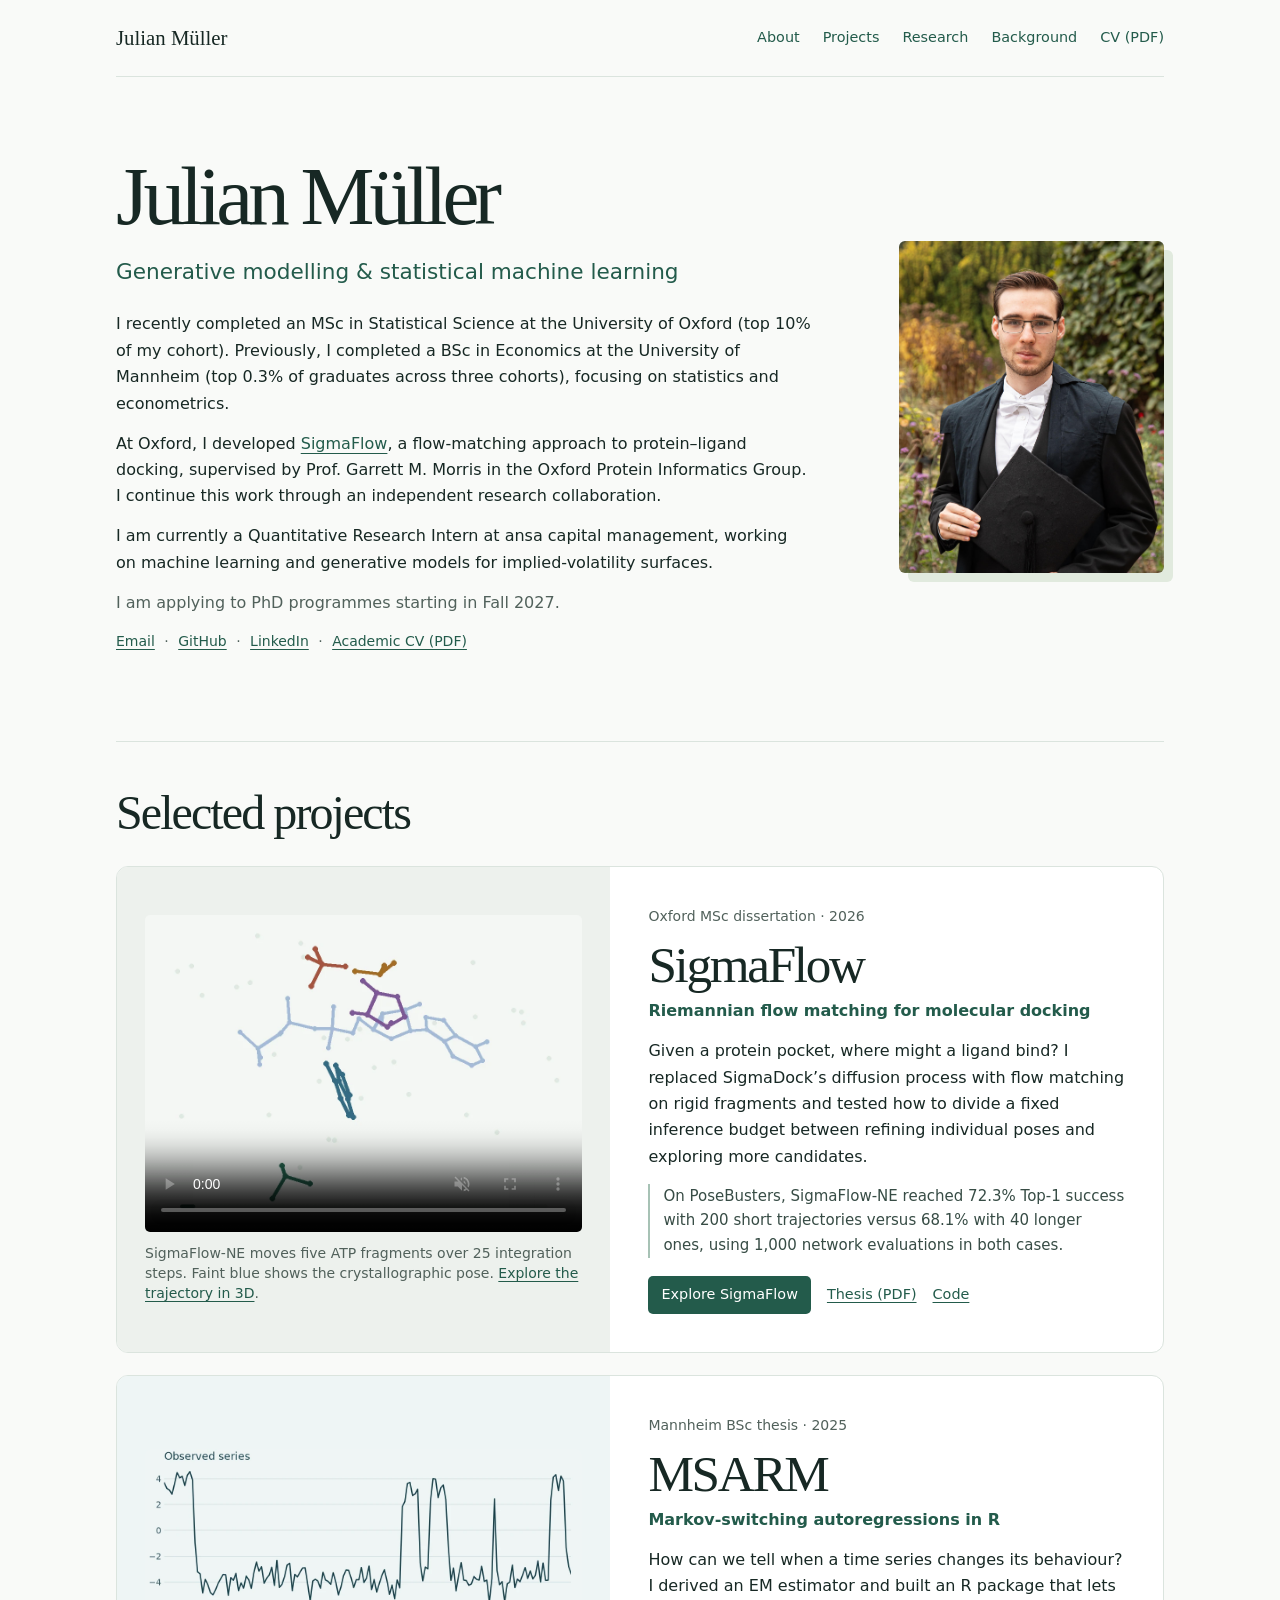
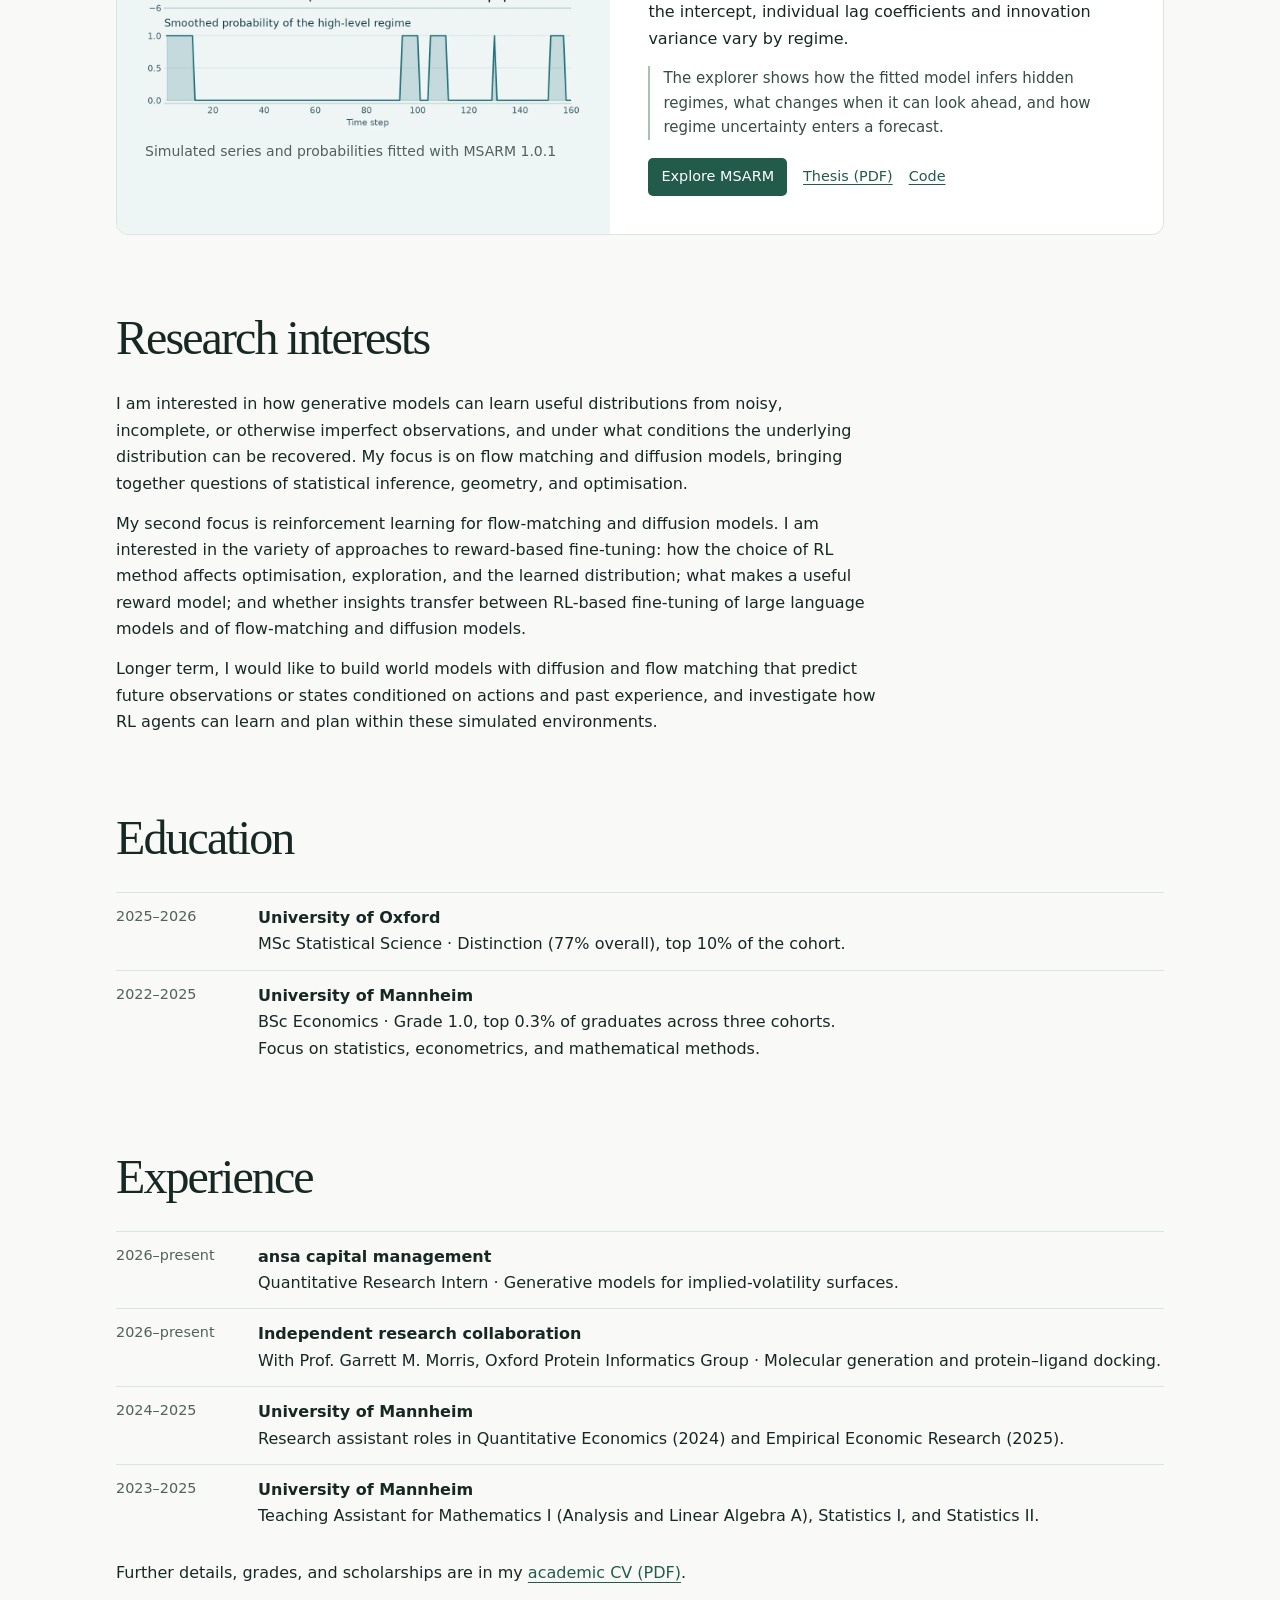
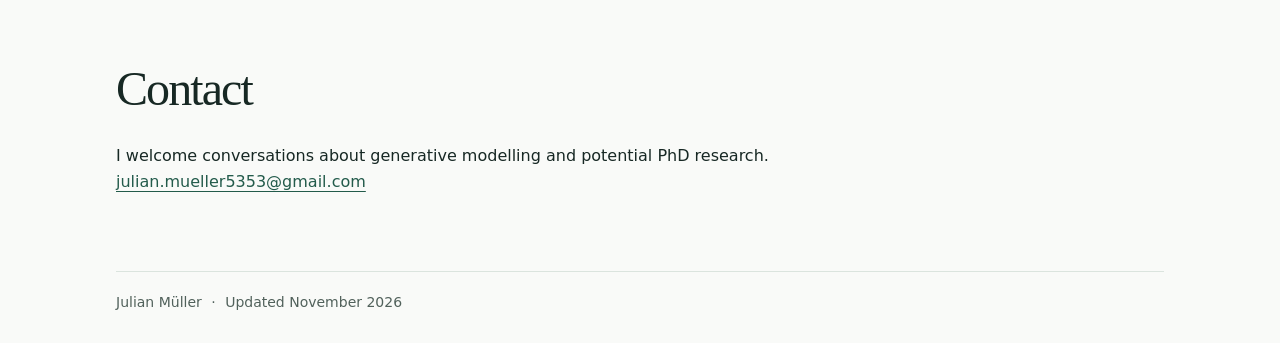
==== commit f118dde1: "Preview the SigmaFlow sampling trajectory on the homepage" ====
--- a/index.html
+++ b/index.html
@@ -41,8 +41,13 @@
 
         <article id="sigmaflow" class="project">
           <figure class="project-preview pose-preview">
-            <a href="sigmaflow/"><img src="assets/sigmaflow-modes.webp" width="1098" height="794" alt="Overlaid ligand poses grouped into seven binding modes"></a>
-            <figcaption>Generated binding modes for 7PIH_7QW &middot; MSc thesis, Fig. 7.2b</figcaption>
+            <video id="sigmaflow-preview" controls muted playsinline preload="none"
+                   poster="assets/sigmaflow-trajectory.webp" width="1000" height="724"
+                   aria-label="Recorded SigmaFlow trajectory showing five rigid fragments assembling into an ATP pose">
+              <source src="assets/sigmaflow-trajectory.mp4" type="video/mp4">
+              <a href="assets/sigmaflow-trajectory.mp4">Download the SigmaFlow preview</a>
+            </video>
+            <figcaption>SigmaFlow-NE moves five ATP fragments over 25 integration steps. Faint blue shows the crystallographic pose. <a href="sigmaflow/trajectories/">Explore the trajectory in 3D</a>.</figcaption>
           </figure>
           <div class="project-copy">
             <p class="context">Oxford MSc dissertation &middot; 2026</p>
@@ -103,5 +108,16 @@
     </main>
     <footer>Julian Müller <span aria-hidden="true">·</span> Updated November 2026</footer>
   </div>
+  <script>
+    const preview = document.getElementById("sigmaflow-preview");
+    if ("IntersectionObserver" in window && !matchMedia("(prefers-reduced-motion: reduce)").matches) {
+      const observer = new IntersectionObserver(([entry]) => {
+        if (!entry.isIntersecting) return;
+        observer.disconnect();
+        preview.play().catch(() => {});
+      }, { threshold: 0.6 });
+      observer.observe(preview);
+    }
+  </script>
 </body>
 </html>
--- a/style.css
+++ b/style.css
@@ -1,94 +1,94 @@
-﻿:root {
-  color-scheme: light;
-  --paper: #f9faf8;
-  --ink: #172824;
-  --muted: #51615b;
-  --link: #235b4b;
-  --line: #dbe4de;
-  --serif: "Palatino Linotype", "Book Antiqua", Georgia, serif;
-}
-* { box-sizing: border-box; }
-html { scroll-padding-top: 24px; }
-body {
-  margin: 0;
-  background: var(--paper);
-  color: var(--ink);
-  font: 1rem/1.65 system-ui, -apple-system, "Segoe UI", sans-serif;
-}
-.page { max-width: 1160px; margin: auto; padding: 0 clamp(18px, 5vw, 56px); }
-a { color: var(--link); text-underline-offset: .23em; }
-a:hover { color: #153d32; }
-a:focus-visible { outline: 2px solid var(--link); outline-offset: 4px; }
-.skip-link { position: absolute; left: 12px; top: -80px; background: white; padding: 10px 16px; z-index: 2; }
-.skip-link:focus { top: 10px; }
-header {
-  display: flex; flex-wrap: wrap; align-items: center; justify-content: space-between;
-  gap: 12px 24px; padding: 21px 0; border-bottom: 1px solid var(--line); margin-bottom: clamp(32px, 6vw, 72px);
-}
-.site-name { font-family: var(--serif); font-size: 1.3rem; color: var(--ink); text-decoration: none; }
-nav { display: flex; flex-wrap: wrap; gap: 8px 23px; font-size: .9rem; }
-nav a { text-decoration: none; }
-nav a:hover { text-decoration: underline; }
-h1,h2,h3 { font-family: var(--serif); font-weight: 500; line-height: 1.13; margin: 0 0 .55em; text-wrap: balance; }
-h1 { font-size: clamp(2.7rem, 6.5vw, 5.5rem); letter-spacing: -.06em; margin-bottom: .13em; }
-h2 { font-size: clamp(1.85rem, 4vw, 3rem); letter-spacing: -.04em; }
-h3 { font-size: 1.45rem; }
-p { margin: 0 0 .85em; }
-section { margin-bottom: clamp(42px, 7vw, 76px); }
-.introduction { display: grid; grid-template-columns: minmax(0, 1fr) clamp(180px, 23vw, 265px); gap: clamp(22px, 7vw, 88px); align-items: center; }
-.hero-field { font-size: clamp(1.05rem, 2.4vw, 1.35rem); color: var(--link); margin-bottom: 1em; }
-.portrait {
-  width: 100%; height: auto; aspect-ratio: 4 / 5; object-fit: cover; object-position: 50% 19%;
-  border-radius: 6px; box-shadow: 9px 9px 0 #e1eade;
-}
-.application-note,.context { color: var(--muted); }
-.contact-links,.context,.project-links,figcaption { font-size: .875rem; }
-.contact-links span,.project-links span { margin: 0 5px; color: var(--muted); }
-#projects { border-top: 1px solid var(--line); padding-top: clamp(24px, 4vw, 44px); }
-.project {
-  display: grid; grid-template-columns: minmax(0, 1fr) minmax(0, 1.12fr);
-  border: 1px solid var(--line); border-radius: 12px; overflow: hidden; background: #fff;
-}
-.project + .project { margin-top: 22px; }
-.project-preview { margin: 0; display: flex; flex-direction: column; justify-content: center; padding: clamp(12px, 3vw, 28px); gap: 11px; }
-.pose-preview { background: #edf1ed; }
-.regime-preview { background: #eef5f5; }
-.project-preview a { display: block; }
-.project-preview img { display: block; width: 100%; height: auto; border-radius: 5px; }
-figcaption { color: var(--muted); line-height: 1.45; }
-.project-copy { padding: clamp(20px, 3.3vw, 38px); }
-.project-copy .context { margin-bottom: 8px; }
-.project h3 { font-size: clamp(2.1rem, 4vw, 3.3rem); letter-spacing: -.045em; margin-bottom: 4px; }
-.project h3 a { text-decoration: none; color: inherit; }
-.project h3 a:hover { text-decoration: underline; }
-.project-subtitle { color: var(--link); font-weight: 600; }
-.project-finding { padding-left: 13px; border-left: 2px solid #a7c2b5; color: #374c45; font-size: .9375rem; }
-.project-actions { display: flex; align-items: center; flex-wrap: wrap; gap: 8px 16px; font-size: .9rem; margin-top: 18px; }
-.primary { display: inline-block; padding: 7px 13px; border-radius: 5px; background: #235b4b; color: #fff; text-decoration: none; }
-.primary:hover { background: #153d32; color: #fff; }
-#research > p, #contact > p { max-width: 75ch; }
-.history { margin: 0 0 18px; }
-.history > div { display: grid; grid-template-columns: 124px minmax(0,1fr); gap: 18px; padding: 12px 0; border-top: 1px solid var(--line); }
-dt { color: var(--muted); font-size: .9rem; }
-dd { margin: 0; }
-footer { border-top: 1px solid var(--line); padding: 19px 0 28px; font-size: .875rem; color: var(--muted); }
-footer span { margin: 0 5px; }
-@media (max-width: 740px) {
-  .introduction { gap: 22px; }
-  .project { grid-template-columns: 1fr; }
-  .project-preview { align-items: center; }
-  .project-preview a { max-width: 480px; }
-}
-@media (max-width: 530px) {
-  .introduction { grid-template-columns: minmax(0, 1fr) 104px; gap: 13px; align-items: start; }
-  .bio { display: contents; }
-  .bio h1 { grid-column: 1; align-self: end; }
-  .bio .hero-field { grid-column: 1; grid-row: 2; margin: 0; }
-  .bio > p:not(.hero-field) { grid-column: 1 / -1; margin: 0; }
-  .portrait { grid-column: 2; grid-row: 1 / span 2; box-shadow: 4px 4px 0 #e1eade; }
-  .history > div { grid-template-columns: 1fr; gap: 2px; }
-}
-@media print {
-  header, .skip-link, footer { display: none; }
-  .project, .history > div { break-inside: avoid; }
+:root {
+  color-scheme: light;
+  --paper: #f9faf8;
+  --ink: #172824;
+  --muted: #51615b;
+  --link: #235b4b;
+  --line: #dbe4de;
+  --serif: "Palatino Linotype", "Book Antiqua", Georgia, serif;
 }
+* { box-sizing: border-box; }
+html { scroll-padding-top: 24px; }
+body {
+  margin: 0;
+  background: var(--paper);
+  color: var(--ink);
+  font: 1rem/1.65 system-ui, -apple-system, "Segoe UI", sans-serif;
+}
+.page { max-width: 1160px; margin: auto; padding: 0 clamp(18px, 5vw, 56px); }
+a { color: var(--link); text-underline-offset: .23em; }
+a:hover { color: #153d32; }
+a:focus-visible { outline: 2px solid var(--link); outline-offset: 4px; }
+.skip-link { position: absolute; left: 12px; top: -80px; background: white; padding: 10px 16px; z-index: 2; }
+.skip-link:focus { top: 10px; }
+header {
+  display: flex; flex-wrap: wrap; align-items: center; justify-content: space-between;
+  gap: 12px 24px; padding: 21px 0; border-bottom: 1px solid var(--line); margin-bottom: clamp(32px, 6vw, 72px);
+}
+.site-name { font-family: var(--serif); font-size: 1.3rem; color: var(--ink); text-decoration: none; }
+nav { display: flex; flex-wrap: wrap; gap: 8px 23px; font-size: .9rem; }
+nav a { text-decoration: none; }
+nav a:hover { text-decoration: underline; }
+h1,h2,h3 { font-family: var(--serif); font-weight: 500; line-height: 1.13; margin: 0 0 .55em; text-wrap: balance; }
+h1 { font-size: clamp(2.7rem, 6.5vw, 5.5rem); letter-spacing: -.06em; margin-bottom: .13em; }
+h2 { font-size: clamp(1.85rem, 4vw, 3rem); letter-spacing: -.04em; }
+h3 { font-size: 1.45rem; }
+p { margin: 0 0 .85em; }
+section { margin-bottom: clamp(42px, 7vw, 76px); }
+.introduction { display: grid; grid-template-columns: minmax(0, 1fr) clamp(180px, 23vw, 265px); gap: clamp(22px, 7vw, 88px); align-items: center; }
+.hero-field { font-size: clamp(1.05rem, 2.4vw, 1.35rem); color: var(--link); margin-bottom: 1em; }
+.portrait {
+  width: 100%; height: auto; aspect-ratio: 4 / 5; object-fit: cover; object-position: 50% 19%;
+  border-radius: 6px; box-shadow: 9px 9px 0 #e1eade;
+}
+.application-note,.context { color: var(--muted); }
+.contact-links,.context,.project-links,figcaption { font-size: .875rem; }
+.contact-links span,.project-links span { margin: 0 5px; color: var(--muted); }
+#projects { border-top: 1px solid var(--line); padding-top: clamp(24px, 4vw, 44px); }
+.project {
+  display: grid; grid-template-columns: minmax(0, 1fr) minmax(0, 1.12fr);
+  border: 1px solid var(--line); border-radius: 12px; overflow: hidden; background: #fff;
+}
+.project + .project { margin-top: 22px; }
+.project-preview { margin: 0; display: flex; flex-direction: column; justify-content: center; padding: clamp(12px, 3vw, 28px); gap: 11px; }
+.pose-preview { background: #edf1ed; }
+.regime-preview { background: #eef5f5; }
+.project-preview > a { display: block; }
+.project-preview img, .project-preview video { display: block; width: 100%; height: auto; border-radius: 5px; }
+figcaption { color: var(--muted); line-height: 1.45; }
+.project-copy { padding: clamp(20px, 3.3vw, 38px); }
+.project-copy .context { margin-bottom: 8px; }
+.project h3 { font-size: clamp(2.1rem, 4vw, 3.3rem); letter-spacing: -.045em; margin-bottom: 4px; }
+.project h3 a { text-decoration: none; color: inherit; }
+.project h3 a:hover { text-decoration: underline; }
+.project-subtitle { color: var(--link); font-weight: 600; }
+.project-finding { padding-left: 13px; border-left: 2px solid #a7c2b5; color: #374c45; font-size: .9375rem; }
+.project-actions { display: flex; align-items: center; flex-wrap: wrap; gap: 8px 16px; font-size: .9rem; margin-top: 18px; }
+.primary { display: inline-block; padding: 7px 13px; border-radius: 5px; background: #235b4b; color: #fff; text-decoration: none; }
+.primary:hover { background: #153d32; color: #fff; }
+#research > p, #contact > p { max-width: 75ch; }
+.history { margin: 0 0 18px; }
+.history > div { display: grid; grid-template-columns: 124px minmax(0,1fr); gap: 18px; padding: 12px 0; border-top: 1px solid var(--line); }
+dt { color: var(--muted); font-size: .9rem; }
+dd { margin: 0; }
+footer { border-top: 1px solid var(--line); padding: 19px 0 28px; font-size: .875rem; color: var(--muted); }
+footer span { margin: 0 5px; }
+@media (max-width: 740px) {
+  .introduction { gap: 22px; }
+  .project { grid-template-columns: 1fr; }
+  .project-preview { align-items: center; }
+  .project-preview a, .project-preview video { max-width: 480px; }
+}
+@media (max-width: 530px) {
+  .introduction { grid-template-columns: minmax(0, 1fr) 104px; gap: 13px; align-items: start; }
+  .bio { display: contents; }
+  .bio h1 { grid-column: 1; align-self: end; }
+  .bio .hero-field { grid-column: 1; grid-row: 2; margin: 0; }
+  .bio > p:not(.hero-field) { grid-column: 1 / -1; margin: 0; }
+  .portrait { grid-column: 2; grid-row: 1 / span 2; box-shadow: 4px 4px 0 #e1eade; }
+  .history > div { grid-template-columns: 1fr; gap: 2px; }
+}
+@media print {
+  header, .skip-link, footer { display: none; }
+  .project, .history > div { break-inside: avoid; }
+}
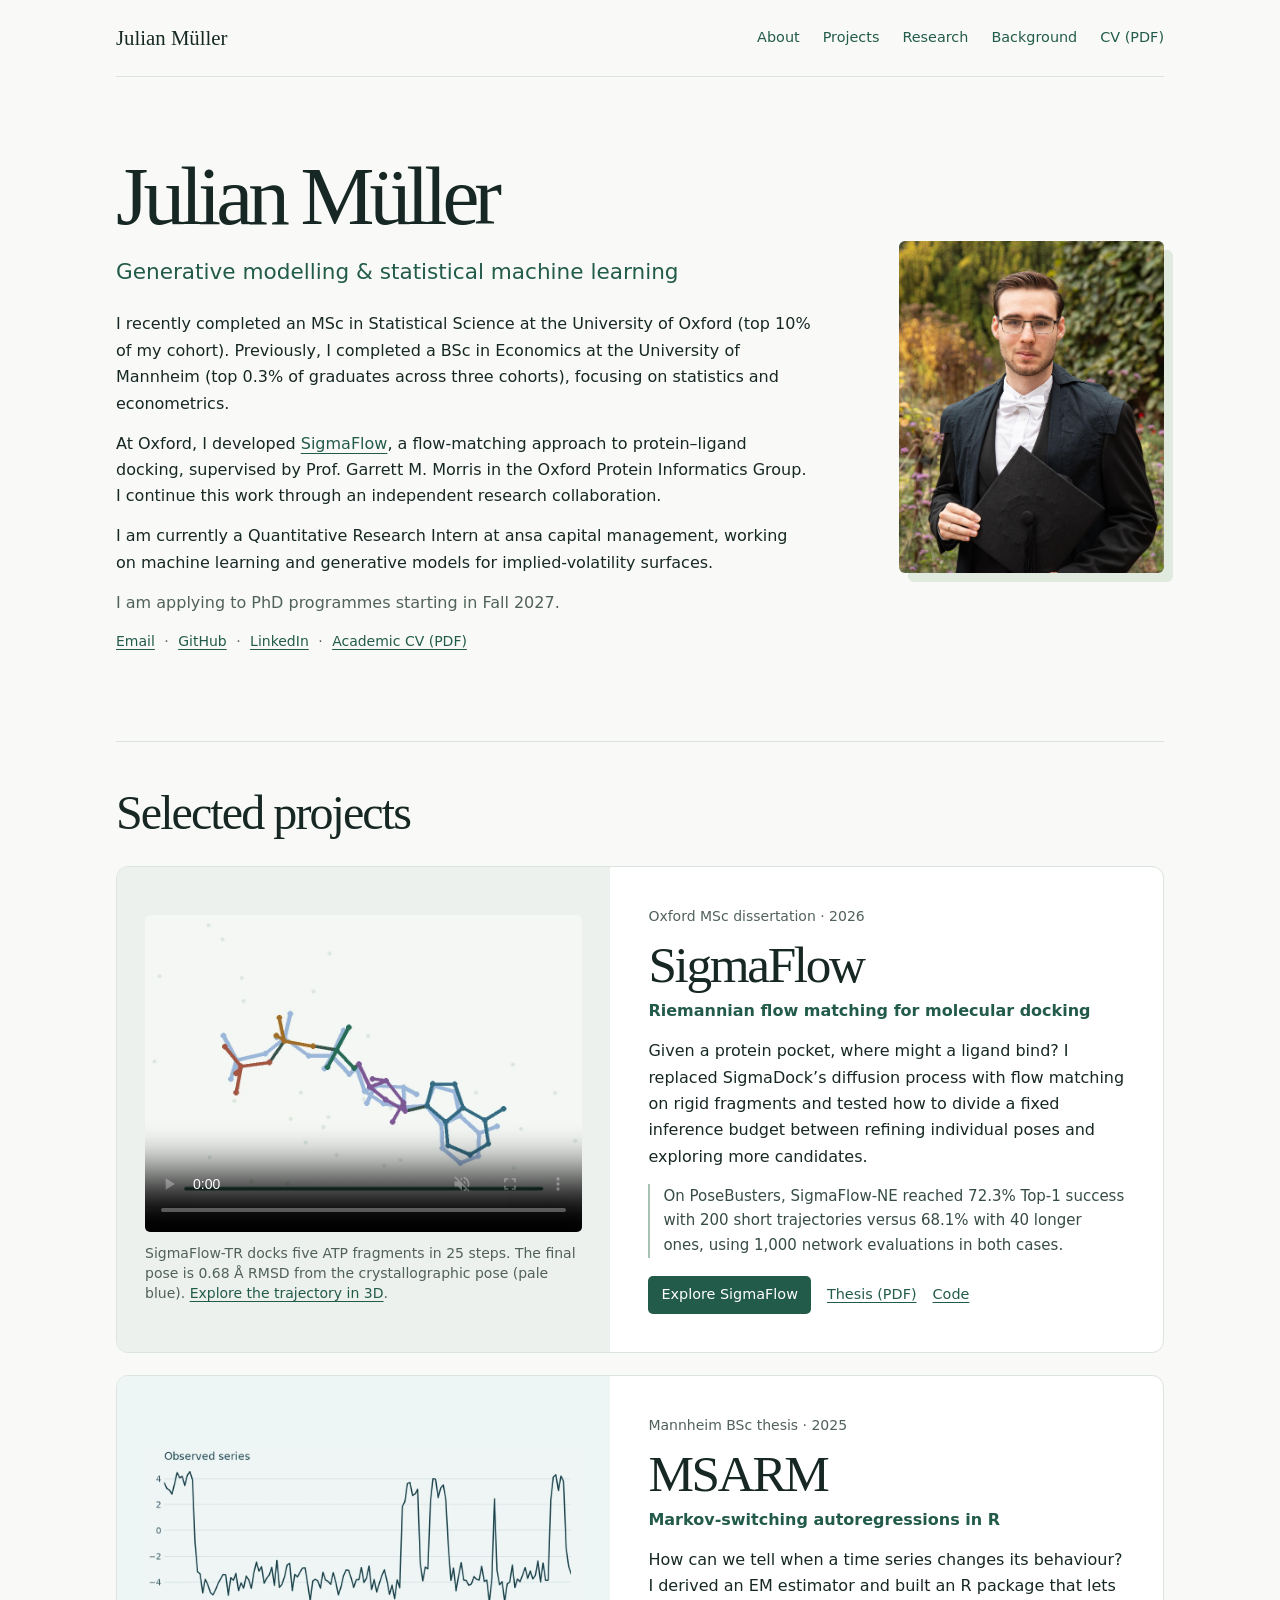
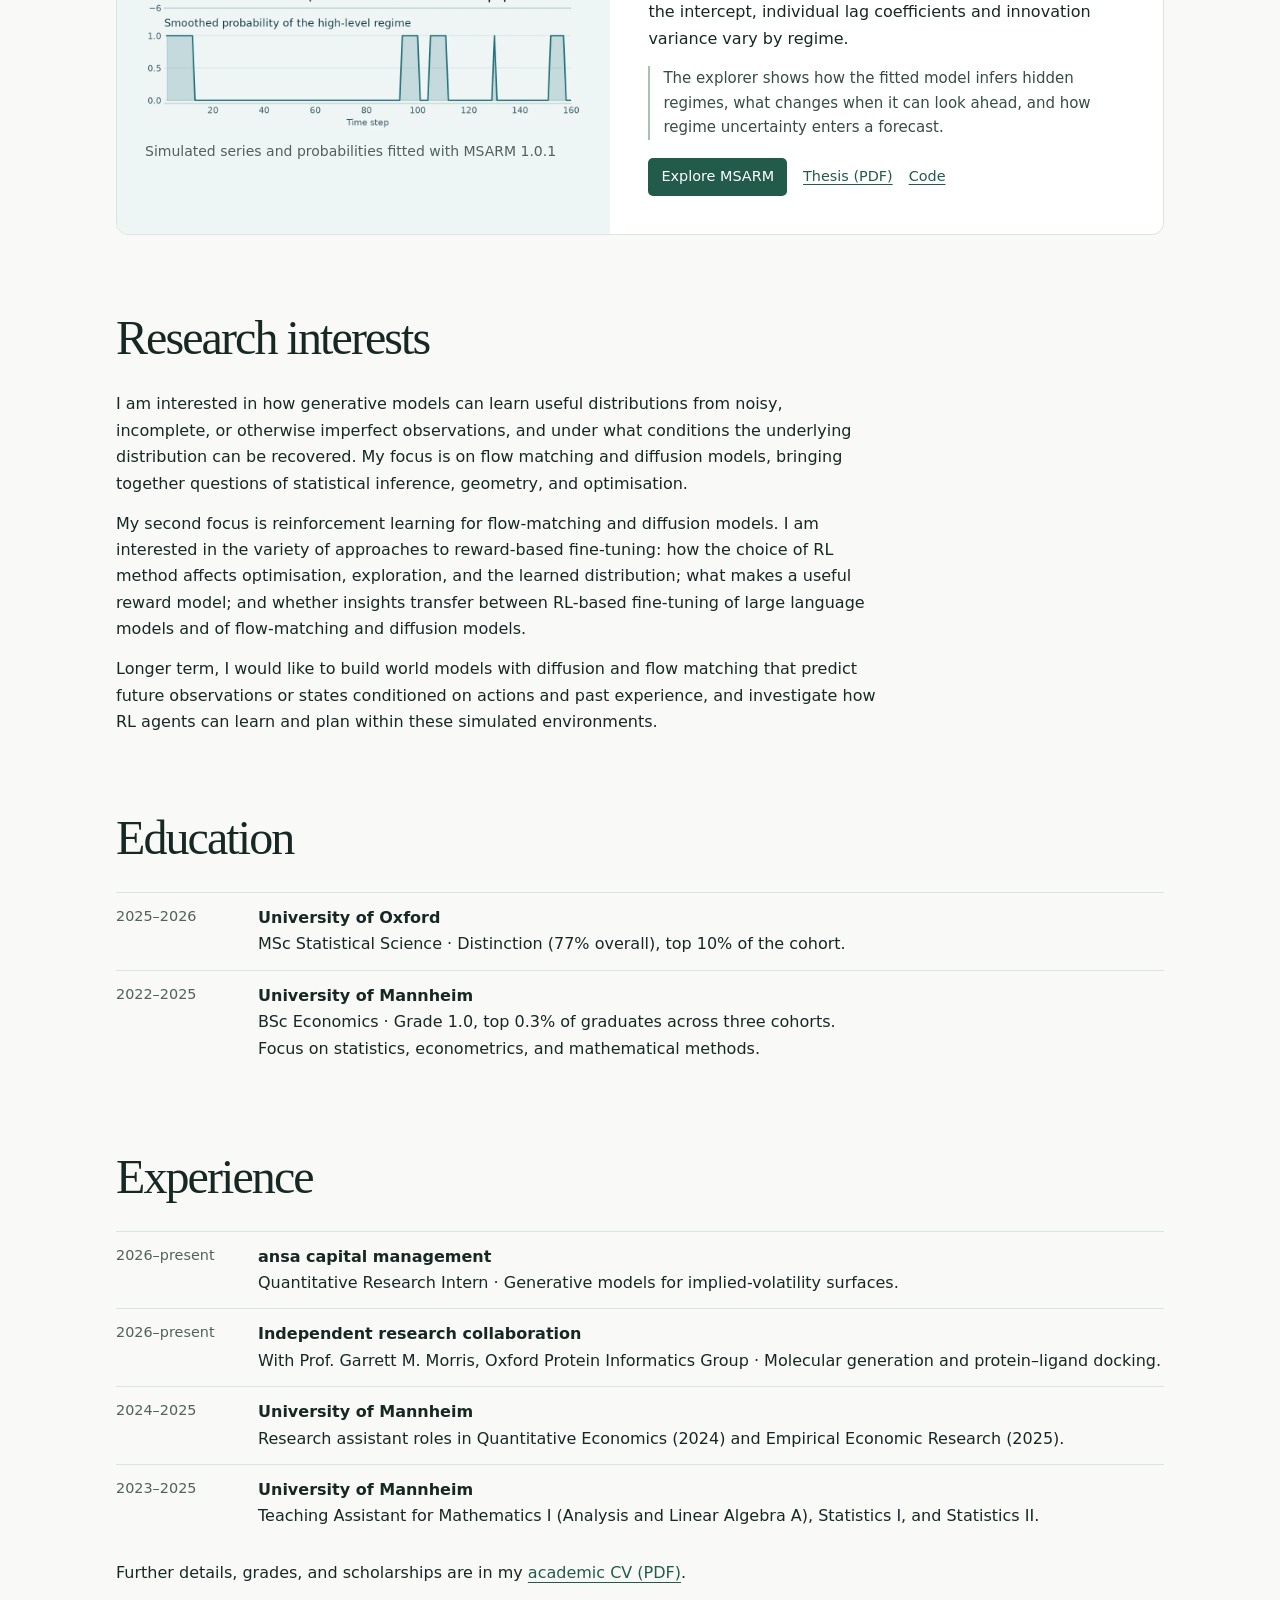
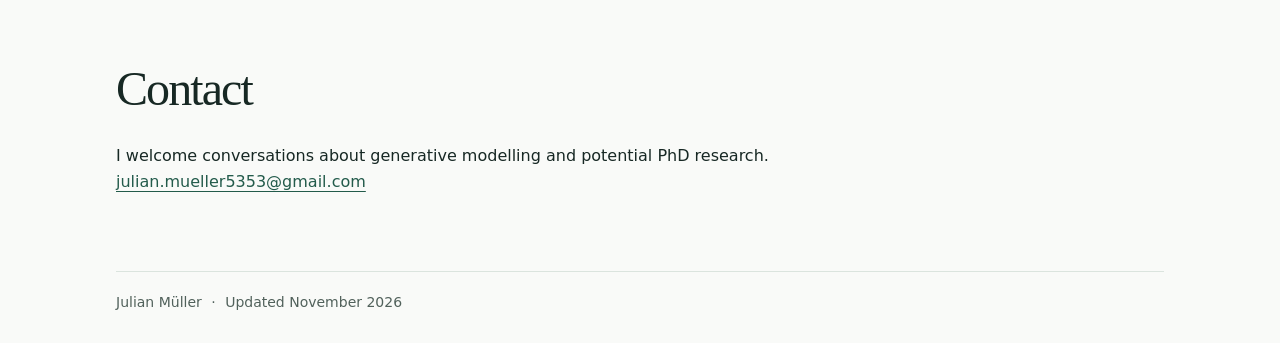
==== commit 21f13e06: "Loop the best recorded SigmaFlow trajectory on the homepage" ====
--- a/index.html
+++ b/index.html
@@ -41,13 +41,13 @@
 
         <article id="sigmaflow" class="project">
           <figure class="project-preview pose-preview">
-            <video id="sigmaflow-preview" controls muted playsinline preload="none"
-                   poster="assets/sigmaflow-trajectory.webp" width="1000" height="724"
+            <video id="sigmaflow-preview" controls loop muted playsinline preload="none"
+                   poster="assets/sigmaflow-trajectory.webp?v=tr" width="1000" height="724"
                    aria-label="Recorded SigmaFlow trajectory showing five rigid fragments assembling into an ATP pose">
-              <source src="assets/sigmaflow-trajectory.mp4" type="video/mp4">
-              <a href="assets/sigmaflow-trajectory.mp4">Download the SigmaFlow preview</a>
+              <source src="assets/sigmaflow-trajectory.mp4?v=tr" type="video/mp4">
+              <a href="assets/sigmaflow-trajectory.mp4?v=tr">Download the SigmaFlow preview</a>
             </video>
-            <figcaption>SigmaFlow-NE moves five ATP fragments over 25 integration steps. Faint blue shows the crystallographic pose. <a href="sigmaflow/trajectories/">Explore the trajectory in 3D</a>.</figcaption>
+            <figcaption>SigmaFlow-TR docks five ATP fragments in 25 steps. The final pose is 0.68 &Aring; RMSD from the crystallographic pose (pale blue). <a href="sigmaflow/trajectories/">Explore the trajectory in 3D</a>.</figcaption>
           </figure>
           <div class="project-copy">
             <p class="context">Oxford MSc dissertation &middot; 2026</p>
